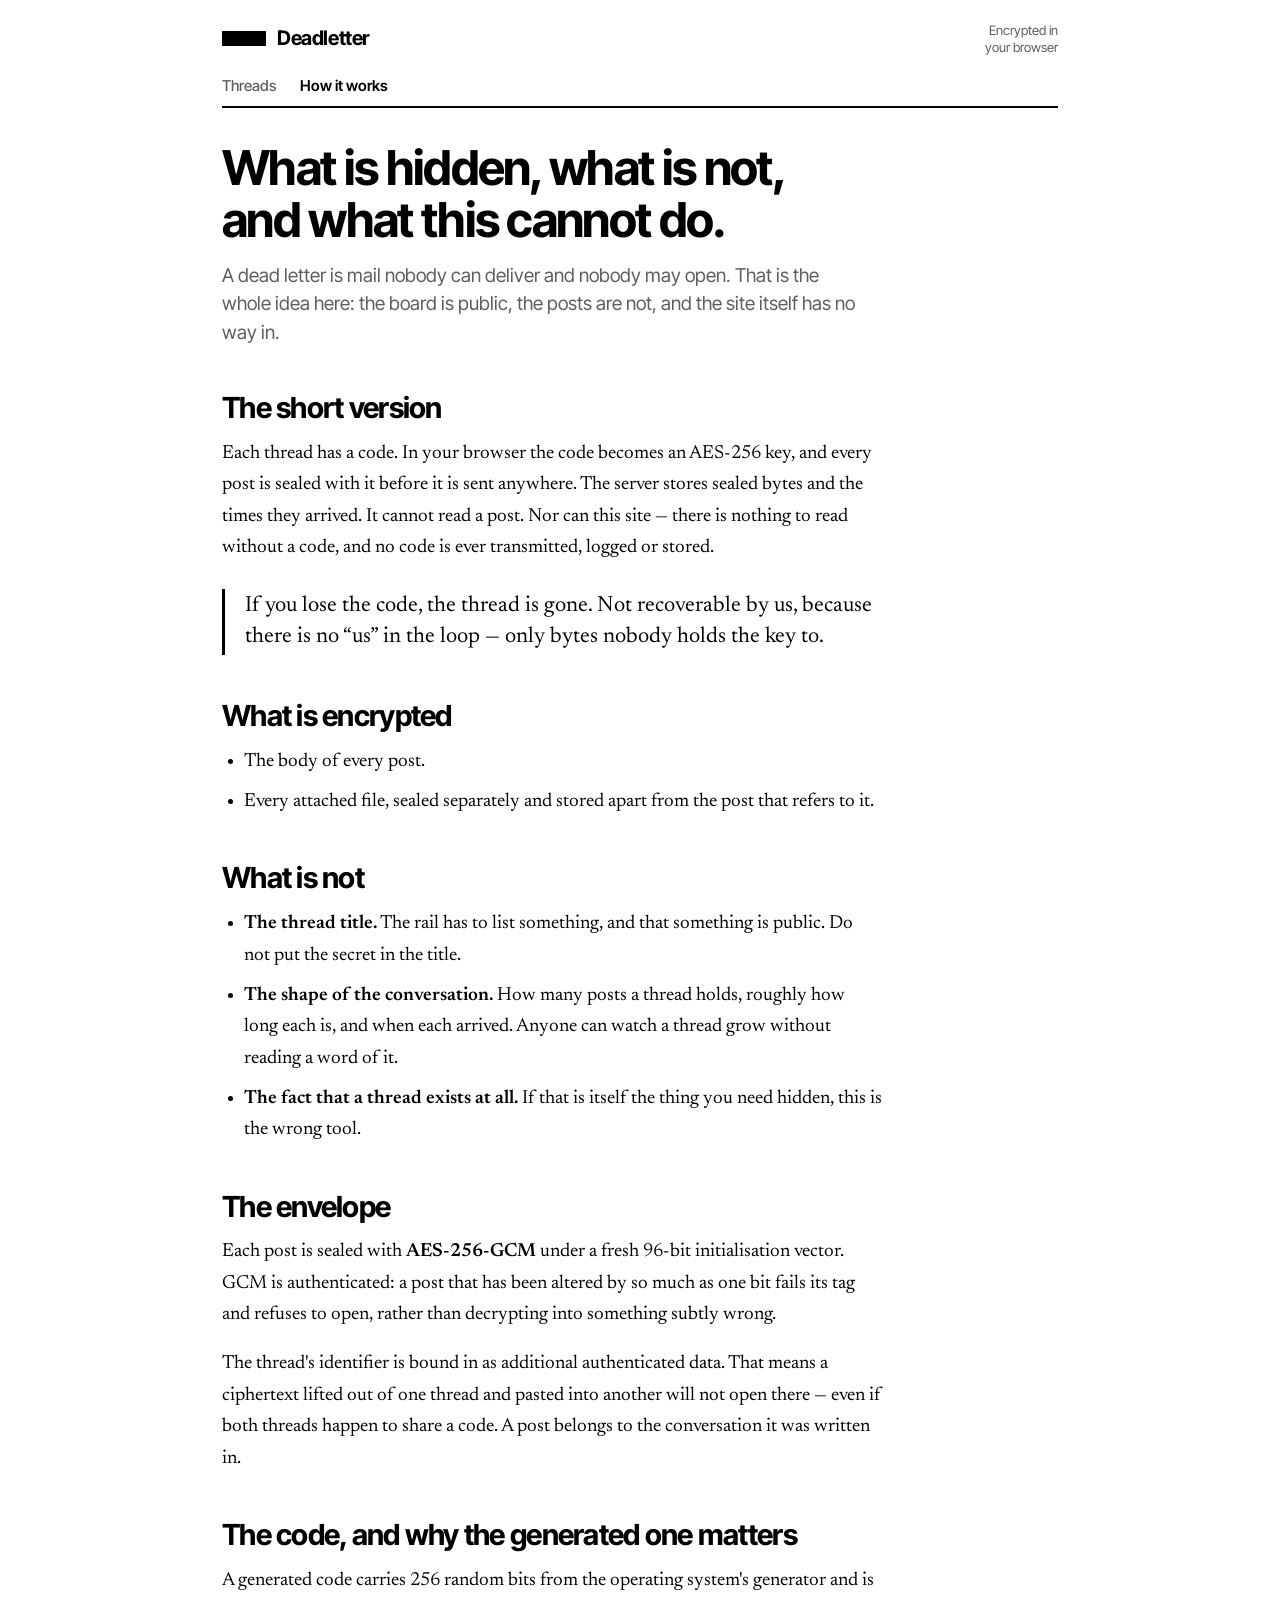
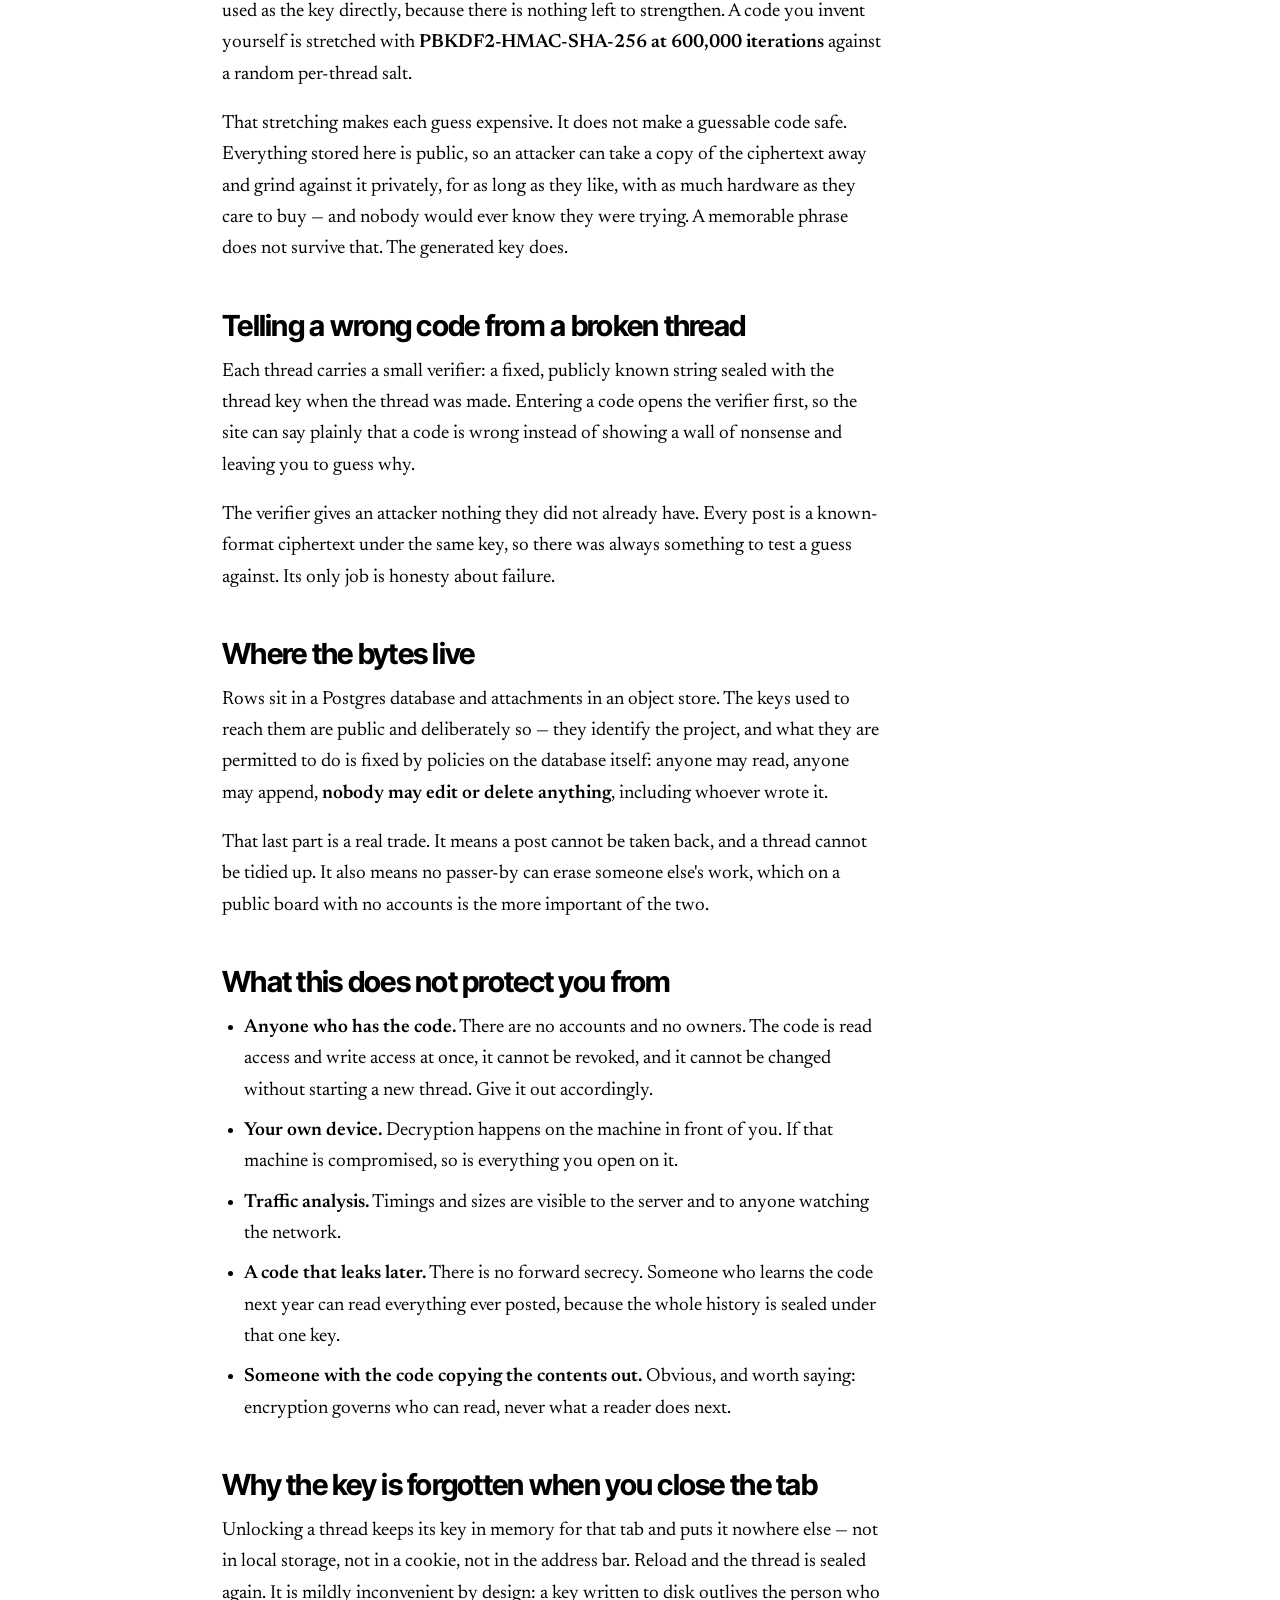
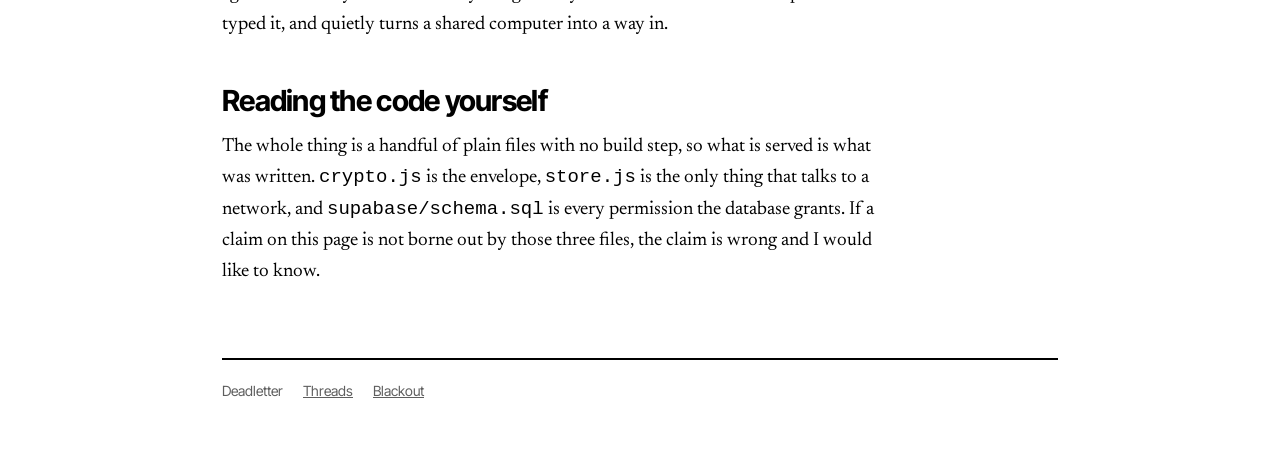
==== how-it-works.html @ 15d6c0dd "Deadletter: encrypted public threads A public board where the contents are not public. Threads are l" ====
<!DOCTYPE html><html lang="en"><head><meta charset="utf-8"><meta name="viewport" content="width=device-width, initial-scale=1"><title>How it works — Deadletter</title><meta name="description" content="What Deadletter encrypts, what it leaves in the open, and what it does not protect you from. The full design of the per-thread code, the envelope, and the storage."><link rel="icon" href="favicon.svg" type="image/svg+xml"><link rel="preconnect" href="https://fonts.googleapis.com"><link rel="preconnect" href="https://fonts.gstatic.com" crossorigin><link href="https://fonts.googleapis.com/css2?family=Inter+Tight:wght@400;500;600;700&family=Newsreader:opsz,wght@6..72,400;6..72,500&display=swap" rel="stylesheet"><link rel="stylesheet" href="style.css"></head><body><div class="wrap">

<header class="masthead"><a class="brand" href="index.html"><span class="bar" aria-hidden="true"></span><b>Deadletter</b><span>Encrypted in<br>your browser</span></a><nav><a href="index.html">Threads</a><a href="how-it-works.html" aria-current="page">How it works</a></nav></header>

<h1>What is hidden, what is not, and what this cannot do.</h1>
<p class="standfirst">A dead letter is mail nobody can deliver and nobody may open. That is the whole idea here: the board is public, the posts are not, and the site itself has no way in.</p>

<article>

<h2>The short version</h2>
<p>Each thread has a code. In your browser the code becomes an AES-256 key, and every post is sealed with it before it is sent anywhere. The server stores sealed bytes and the times they arrived. It cannot read a post. Nor can this site — there is nothing to read without a code, and no code is ever transmitted, logged or stored.</p>

<p class="pullquote">If you lose the code, the thread is gone. Not recoverable by us, because there is no “us” in the loop — only bytes nobody holds the key to.</p>

<h2>What is encrypted</h2>
<ul>
  <li>The body of every post.</li>
  <li>Every attached file, sealed separately and stored apart from the post that refers to it.</li>
</ul>

<h2>What is not</h2>
<ul>
  <li><strong>The thread title.</strong> The rail has to list something, and that something is public. Do not put the secret in the title.</li>
  <li><strong>The shape of the conversation.</strong> How many posts a thread holds, roughly how long each is, and when each arrived. Anyone can watch a thread grow without reading a word of it.</li>
  <li><strong>The fact that a thread exists at all.</strong> If that is itself the thing you need hidden, this is the wrong tool.</li>
</ul>

<h2>The envelope</h2>
<p>Each post is sealed with <strong>AES-256-GCM</strong> under a fresh 96-bit initialisation vector. GCM is authenticated: a post that has been altered by so much as one bit fails its tag and refuses to open, rather than decrypting into something subtly wrong.</p>
<p>The thread's identifier is bound in as additional authenticated data. That means a ciphertext lifted out of one thread and pasted into another will not open there — even if both threads happen to share a code. A post belongs to the conversation it was written in.</p>

<h2>The code, and why the generated one matters</h2>
<p>A generated code carries 256 random bits from the operating system's generator and is used as the key directly, because there is nothing left to strengthen. A code you invent yourself is stretched with <strong>PBKDF2-HMAC-SHA-256 at 600,000 iterations</strong> against a random per-thread salt.</p>
<p>That stretching makes each guess expensive. It does not make a guessable code safe. Everything stored here is public, so an attacker can take a copy of the ciphertext away and grind against it privately, for as long as they like, with as much hardware as they care to buy — and nobody would ever know they were trying. A memorable phrase does not survive that. The generated key does.</p>

<h2>Telling a wrong code from a broken thread</h2>
<p>Each thread carries a small verifier: a fixed, publicly known string sealed with the thread key when the thread was made. Entering a code opens the verifier first, so the site can say plainly that a code is wrong instead of showing a wall of nonsense and leaving you to guess why.</p>
<p>The verifier gives an attacker nothing they did not already have. Every post is a known-format ciphertext under the same key, so there was always something to test a guess against. Its only job is honesty about failure.</p>

<h2>Where the bytes live</h2>
<p>Rows sit in a Postgres database and attachments in an object store. The keys used to reach them are public and deliberately so — they identify the project, and what they are permitted to do is fixed by policies on the database itself: anyone may read, anyone may append, <strong>nobody may edit or delete anything</strong>, including whoever wrote it.</p>
<p>That last part is a real trade. It means a post cannot be taken back, and a thread cannot be tidied up. It also means no passer-by can erase someone else's work, which on a public board with no accounts is the more important of the two.</p>

<h2>What this does not protect you from</h2>
<ul>
  <li><strong>Anyone who has the code.</strong> There are no accounts and no owners. The code is read access and write access at once, it cannot be revoked, and it cannot be changed without starting a new thread. Give it out accordingly.</li>
  <li><strong>Your own device.</strong> Decryption happens on the machine in front of you. If that machine is compromised, so is everything you open on it.</li>
  <li><strong>Traffic analysis.</strong> Timings and sizes are visible to the server and to anyone watching the network.</li>
  <li><strong>A code that leaks later.</strong> There is no forward secrecy. Someone who learns the code next year can read everything ever posted, because the whole history is sealed under that one key.</li>
  <li><strong>Someone with the code copying the contents out.</strong> Obvious, and worth saying: encryption governs who can read, never what a reader does next.</li>
</ul>

<h2>Why the key is forgotten when you close the tab</h2>
<p>Unlocking a thread keeps its key in memory for that tab and puts it nowhere else — not in local storage, not in a cookie, not in the address bar. Reload and the thread is sealed again. It is mildly inconvenient by design: a key written to disk outlives the person who typed it, and quietly turns a shared computer into a way in.</p>

<h2>Reading the code yourself</h2>
<p>The whole thing is a handful of plain files with no build step, so what is served is what was written. <code>crypto.js</code> is the envelope, <code>store.js</code> is the only thing that talks to a network, and <code>supabase/schema.sql</code> is every permission the database grants. If a claim on this page is not borne out by those three files, the claim is wrong and I would like to know.</p>

</article>

<footer><span>Deadletter</span><a href="index.html">Threads</a><a href="https://dec3ptor.github.io/Redacted/">Blackout</a></footer>
</div>
</body></html>
---- style.css ----
/* ============================================================
   Deadletter — shared styles
   Monochrome. Inter Tight for interface, Newsreader for prose.
   The same system as Blackout, so the two sites read as siblings.
   ============================================================ */

:root{
  --paper:#FFFFFF;
  --ink:#000000;
  --g70:#5E5E5E;
  --g50:#8A8A8A;
  --g25:#CFCFCF;
  --g12:#E6E6E6;
  --g06:#F4F4F4;
  --sans:'Inter Tight',-apple-system,BlinkMacSystemFont,'Segoe UI',Helvetica,Arial,sans-serif;
  --serif:'Newsreader',Georgia,'Times New Roman',serif;
  --mono:ui-monospace,SFMono-Regular,Menlo,Consolas,monospace;
  --measure:66ch;
}

*{box-sizing:border-box}
/* A class that sets display outranks the browser's own [hidden] rule, so any
   element toggled with .hidden = true stays on screen. Settle it once here
   rather than remembering a guard on every new component. */
[hidden]{display:none!important}
html{-webkit-text-size-adjust:100%}
body{
  margin:0;
  background:var(--paper);
  color:var(--ink);
  font-family:var(--sans);
  font-size:17px;
  line-height:1.55;
}
img{max-width:100%}

.wrap{max-width:880px;margin:0 auto;padding:0 22px}
.wrap.wide{max-width:1240px}

/* Visually hidden, still read aloud. Labels that would only repeat what the
   control already says out loud belong here rather than on screen. */
.vh{position:absolute;width:1px;height:1px;overflow:hidden;clip:rect(0 0 0 0);white-space:nowrap}

/* ---------- focus ---------- */
:focus-visible{outline:2px solid var(--ink);outline-offset:3px}

/* ---------- masthead + nav ---------- */
.masthead{padding:22px 0 0}
.brand{display:flex;align-items:center;gap:11px;text-decoration:none;color:var(--ink)}
.brand .bar{width:44px;height:15px;background:var(--ink);display:block;flex:none}
.brand b{font-size:20px;font-weight:700;letter-spacing:-.02em}
.brand>span:last-of-type{font-size:13px;color:var(--g70);margin-left:auto;text-align:right;line-height:1.3}

nav{
  display:flex;gap:24px;flex-wrap:wrap;
  margin-top:18px;padding-bottom:10px;
  border-bottom:2px solid var(--ink);
}
nav a{
  font-size:15px;font-weight:500;color:var(--g70);
  text-decoration:none;padding-bottom:9px;margin-bottom:-12px;
  border-bottom:2px solid transparent;
}
nav a:hover{color:var(--ink)}
nav a[aria-current="page"]{color:var(--ink);font-weight:600;border-bottom-color:var(--ink)}

/* ---------- headings ---------- */
h1{
  font-size:clamp(31px,6.4vw,48px);
  line-height:1.08;letter-spacing:-.035em;font-weight:700;
  margin:34px 0 16px;max-width:19ch;
}
h2{font-size:clamp(22px,4vw,29px);line-height:1.2;letter-spacing:-.025em;font-weight:700;margin:44px 0 12px}
h3{font-size:19px;line-height:1.3;letter-spacing:-.015em;font-weight:600;margin:30px 0 8px}
.standfirst{font-size:19px;line-height:1.5;color:var(--g70);max-width:58ch;margin:0 0 30px}

/* ---------- prose ---------- */
article{max-width:var(--measure)}
article p,article li{font-family:var(--serif);font-size:19px;line-height:1.65}
article p{margin:0 0 18px}
article ul,article ol{padding-left:22px;margin:0 0 20px}
article li{margin-bottom:9px}
article a{color:var(--ink);text-decoration-thickness:1px;text-underline-offset:3px}
article strong{font-weight:600}

.pullquote{
  border-left:3px solid var(--ink);
  padding:2px 0 2px 20px;margin:26px 0;
  font-family:var(--serif);font-size:22px;line-height:1.4;
}
.caselist{list-style:none;padding:0;margin:26px 0}
.caselist li{
  border-top:1px solid var(--g25);padding:20px 0;margin:0;
  font-family:var(--sans);font-size:17px;line-height:1.55;
}
.caselist li:last-child{border-bottom:1px solid var(--g25)}
.caselist .year{
  font-family:var(--mono);font-size:13px;color:var(--g70);
  display:block;margin-bottom:3px;
}
.caselist .case{font-weight:600;display:block;margin-bottom:5px;font-size:18px}
.caselist p{font-family:var(--serif);font-size:17px;margin:0;color:var(--g70)}

/* ---------- generic controls ---------- */
button{font-family:var(--sans)}
.btn{
  font-size:15px;font-weight:600;line-height:1;
  padding:11px 16px;border:1.5px solid var(--ink);
  background:var(--paper);color:var(--ink);cursor:pointer;
  border-radius:0;white-space:nowrap;
}
.btn:hover:not(:disabled){background:var(--ink);color:var(--paper)}
.btn:disabled{opacity:.3;cursor:default}
.btn.solid{background:var(--ink);color:var(--paper)}
.btn.solid:hover:not(:disabled){background:var(--g70);border-color:var(--g70)}
.btn.small{font-size:13px;padding:8px 12px;border-width:1px}

/* ---------- dropzone ---------- */
.drop{
  border:2px dashed var(--ink);
  padding:52px 24px;text-align:center;cursor:pointer;
  margin:0 0 14px;background:var(--paper);
}
.drop:hover,.drop.hot{background:var(--g06)}
.drop.hot{border-style:solid}
.drop strong{display:block;font-size:21px;font-weight:600;letter-spacing:-.02em;margin-bottom:5px}
.drop span{display:block;font-size:15px;color:var(--g70)}

.assurance{
  border:1px solid var(--ink);padding:14px 16px;
  font-size:15px;line-height:1.5;margin:0 0 40px;max-width:var(--measure);
}
.assurance b{font-weight:600}

.note{font-size:15px;color:var(--g70);max-width:var(--measure)}
#status{font-family:var(--mono);font-size:14px;margin:16px 0;min-height:1.2em}

/* ---------- footer ---------- */
footer{
  border-top:2px solid var(--ink);margin-top:70px;padding:20px 0 60px;
  font-size:14px;color:var(--g70);
  display:flex;gap:20px;flex-wrap:wrap;
}
footer a{color:var(--g70)}

@media(max-width:640px){
  body{font-size:16px}
  article p,article li{font-size:18px}
  .drop{padding:38px 18px}
  nav{gap:18px}
  nav a{font-size:14px}
}
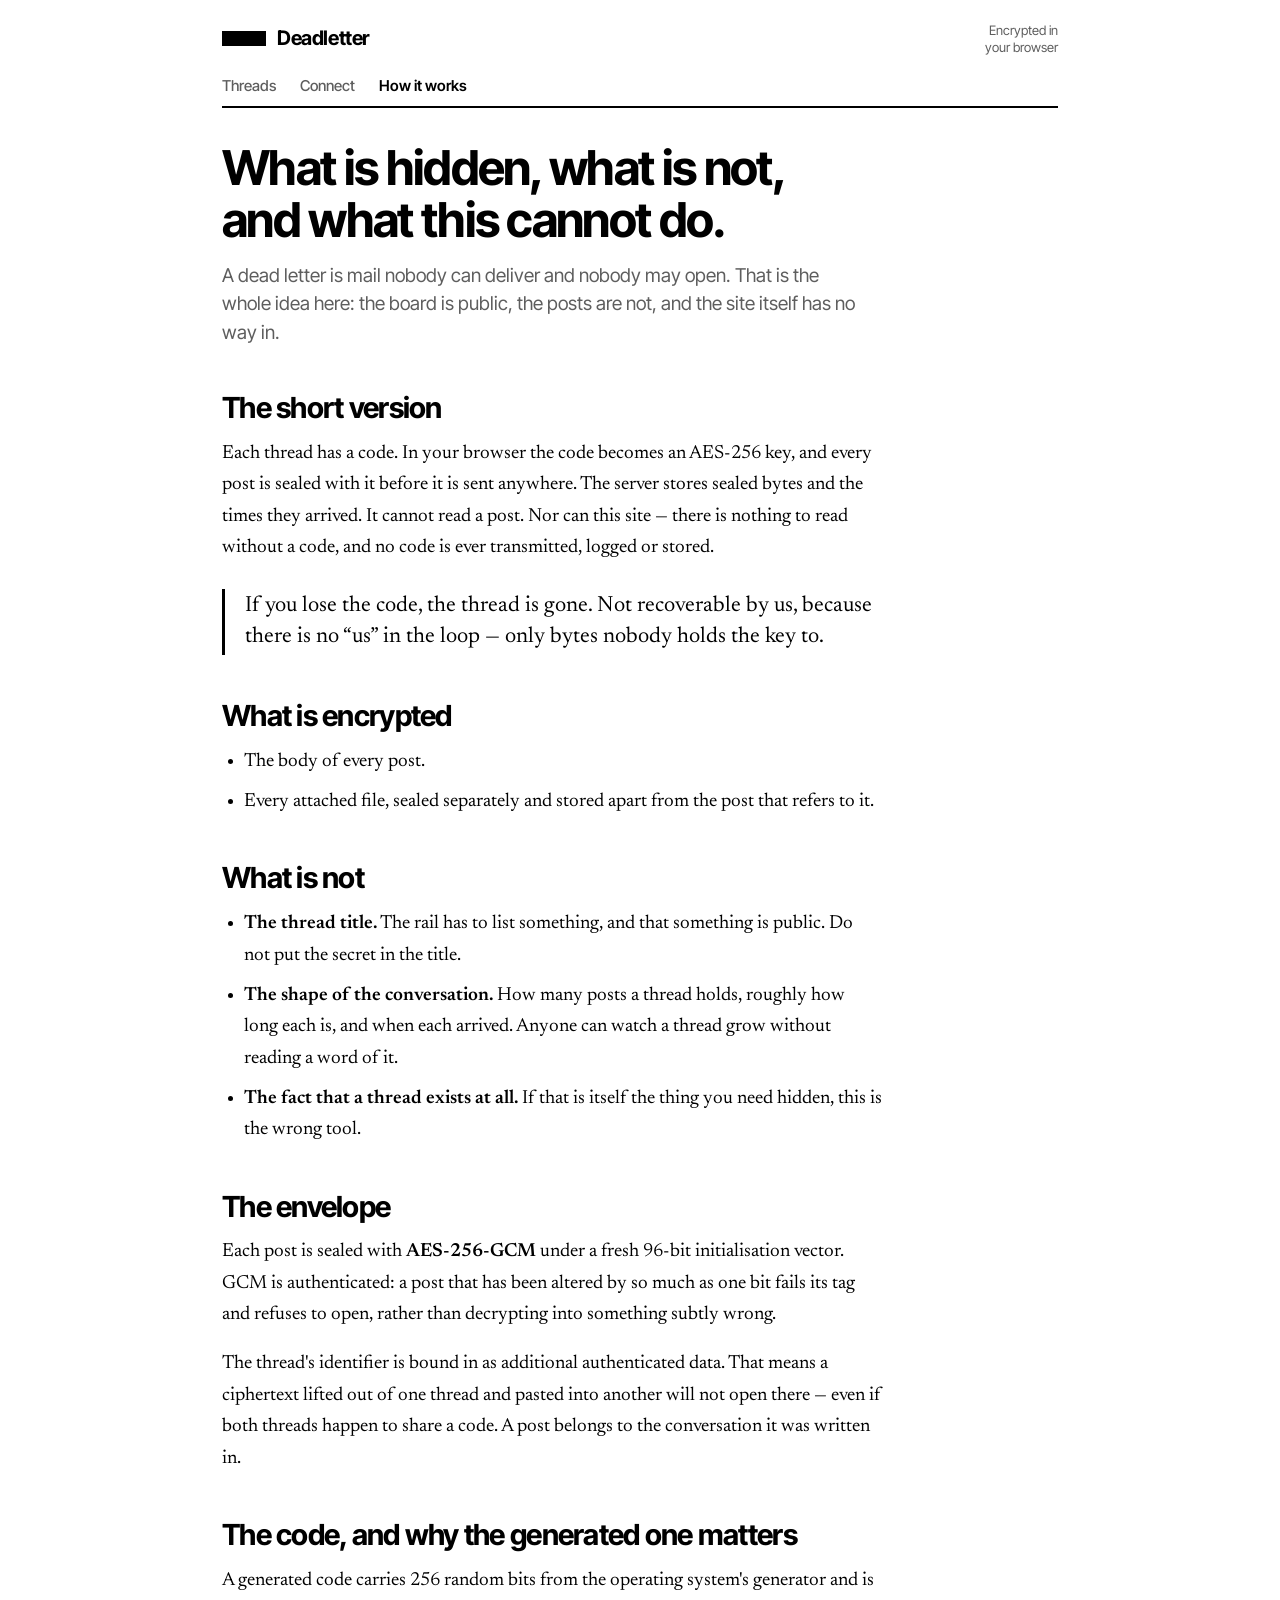
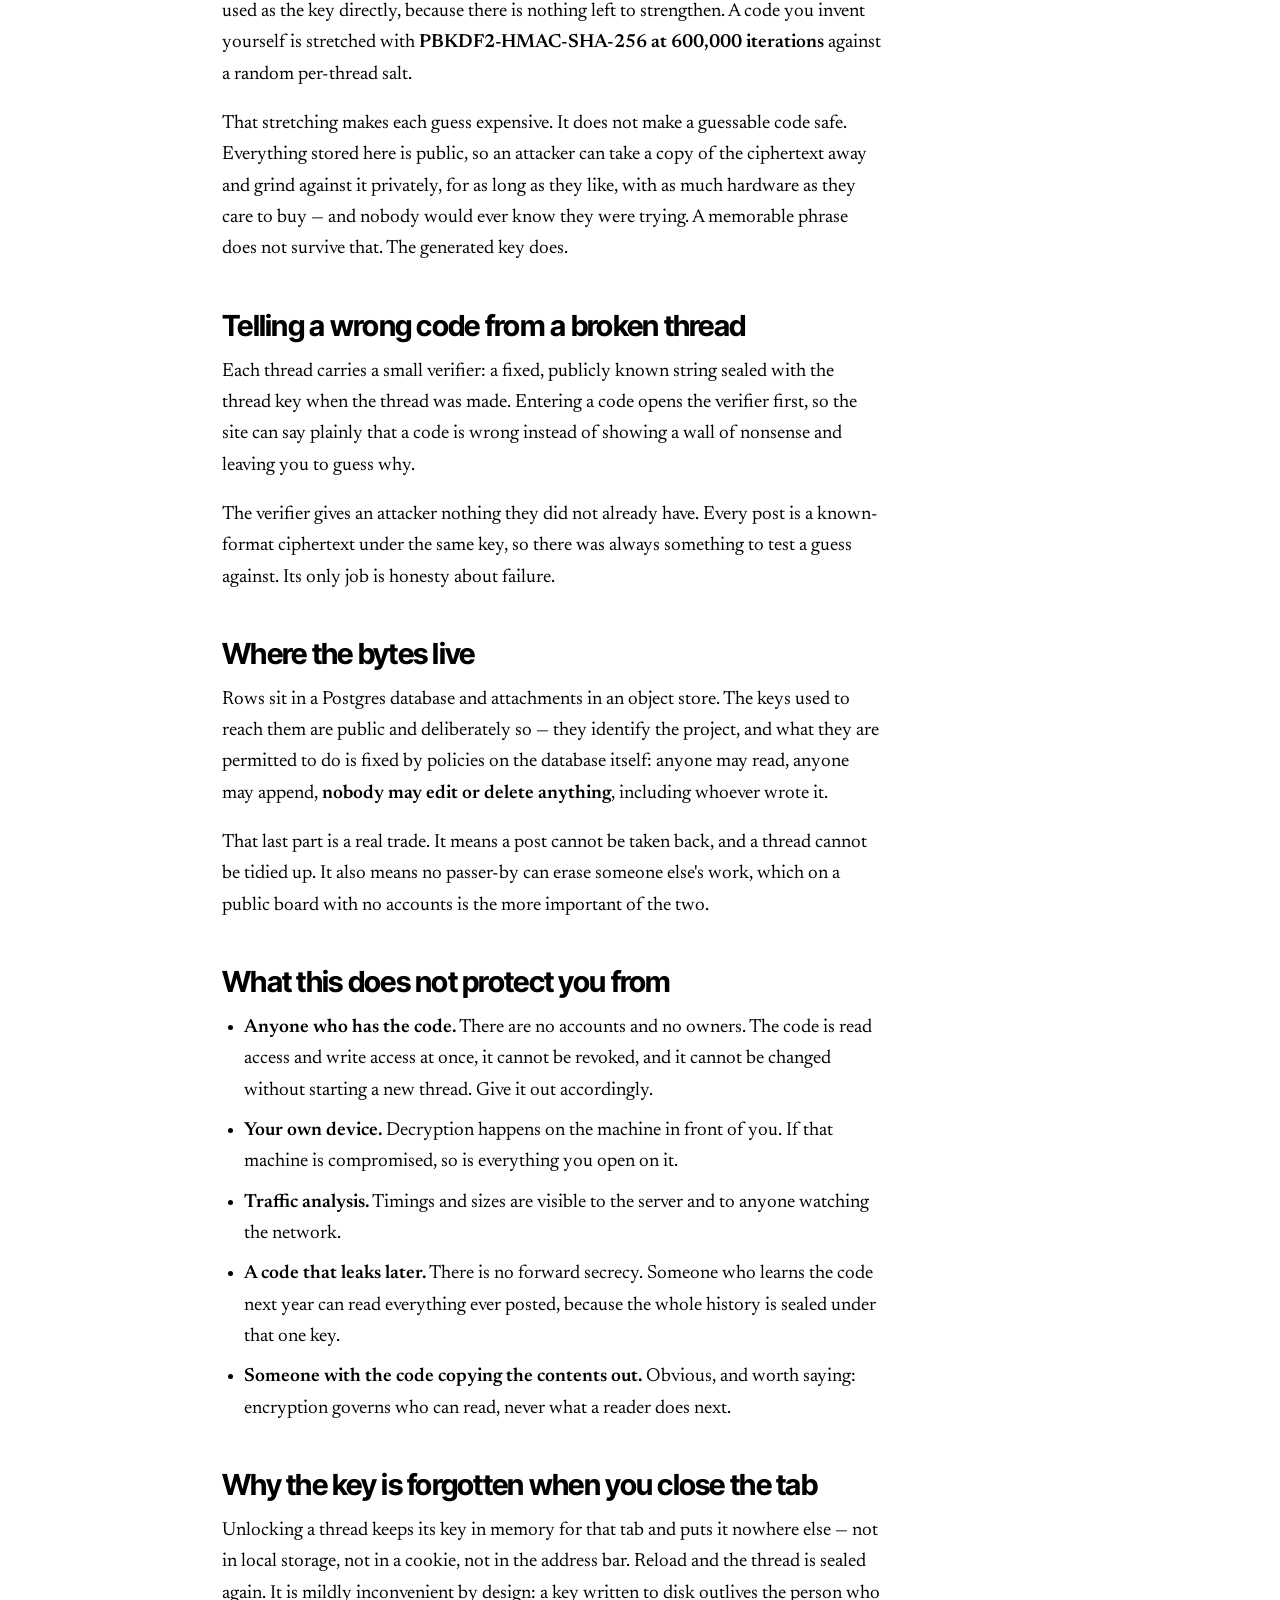
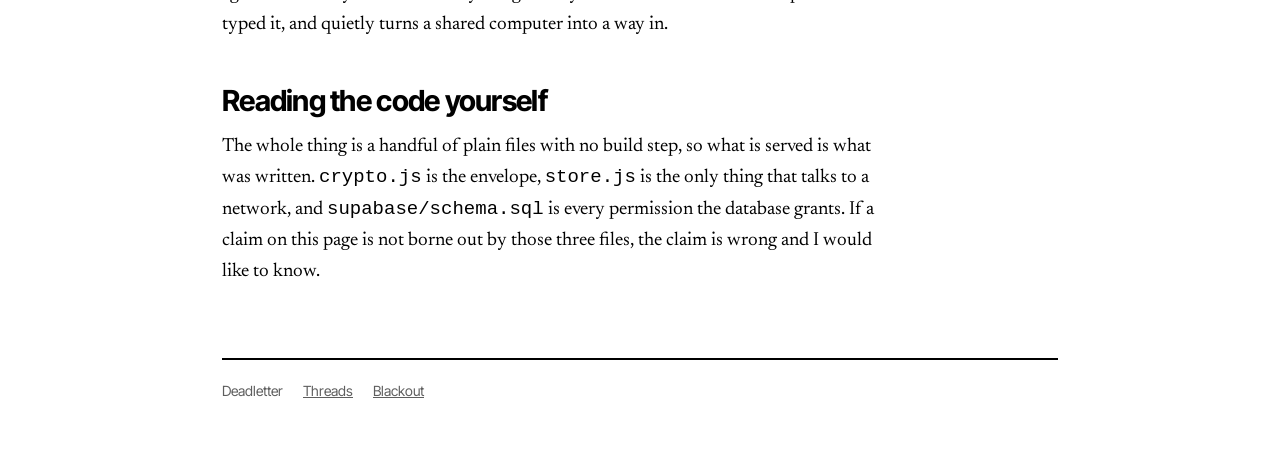
==== commit bde5c04e: "Add a setup page that checks a project instead of describing one Connecting a backend was the one st" ====
--- a/how-it-works.html
+++ b/how-it-works.html
@@ -1,6 +1,6 @@
 <!DOCTYPE html><html lang="en"><head><meta charset="utf-8"><meta name="viewport" content="width=device-width, initial-scale=1"><title>How it works — Deadletter</title><meta name="description" content="What Deadletter encrypts, what it leaves in the open, and what it does not protect you from. The full design of the per-thread code, the envelope, and the storage."><link rel="icon" href="favicon.svg" type="image/svg+xml"><link rel="preconnect" href="https://fonts.googleapis.com"><link rel="preconnect" href="https://fonts.gstatic.com" crossorigin><link href="https://fonts.googleapis.com/css2?family=Inter+Tight:wght@400;500;600;700&family=Newsreader:opsz,wght@6..72,400;6..72,500&display=swap" rel="stylesheet"><link rel="stylesheet" href="style.css"></head><body><div class="wrap">
 
-<header class="masthead"><a class="brand" href="index.html"><span class="bar" aria-hidden="true"></span><b>Deadletter</b><span>Encrypted in<br>your browser</span></a><nav><a href="index.html">Threads</a><a href="how-it-works.html" aria-current="page">How it works</a></nav></header>
+<header class="masthead"><a class="brand" href="index.html"><span class="bar" aria-hidden="true"></span><b>Deadletter</b><span>Encrypted in<br>your browser</span></a><nav><a href="index.html">Threads</a><a href="setup.html">Connect</a><a href="how-it-works.html" aria-current="page">How it works</a></nav></header>
 
 <h1>What is hidden, what is not, and what this cannot do.</h1>
 <p class="standfirst">A dead letter is mail nobody can deliver and nobody may open. That is the whole idea here: the board is public, the posts are not, and the site itself has no way in.</p>
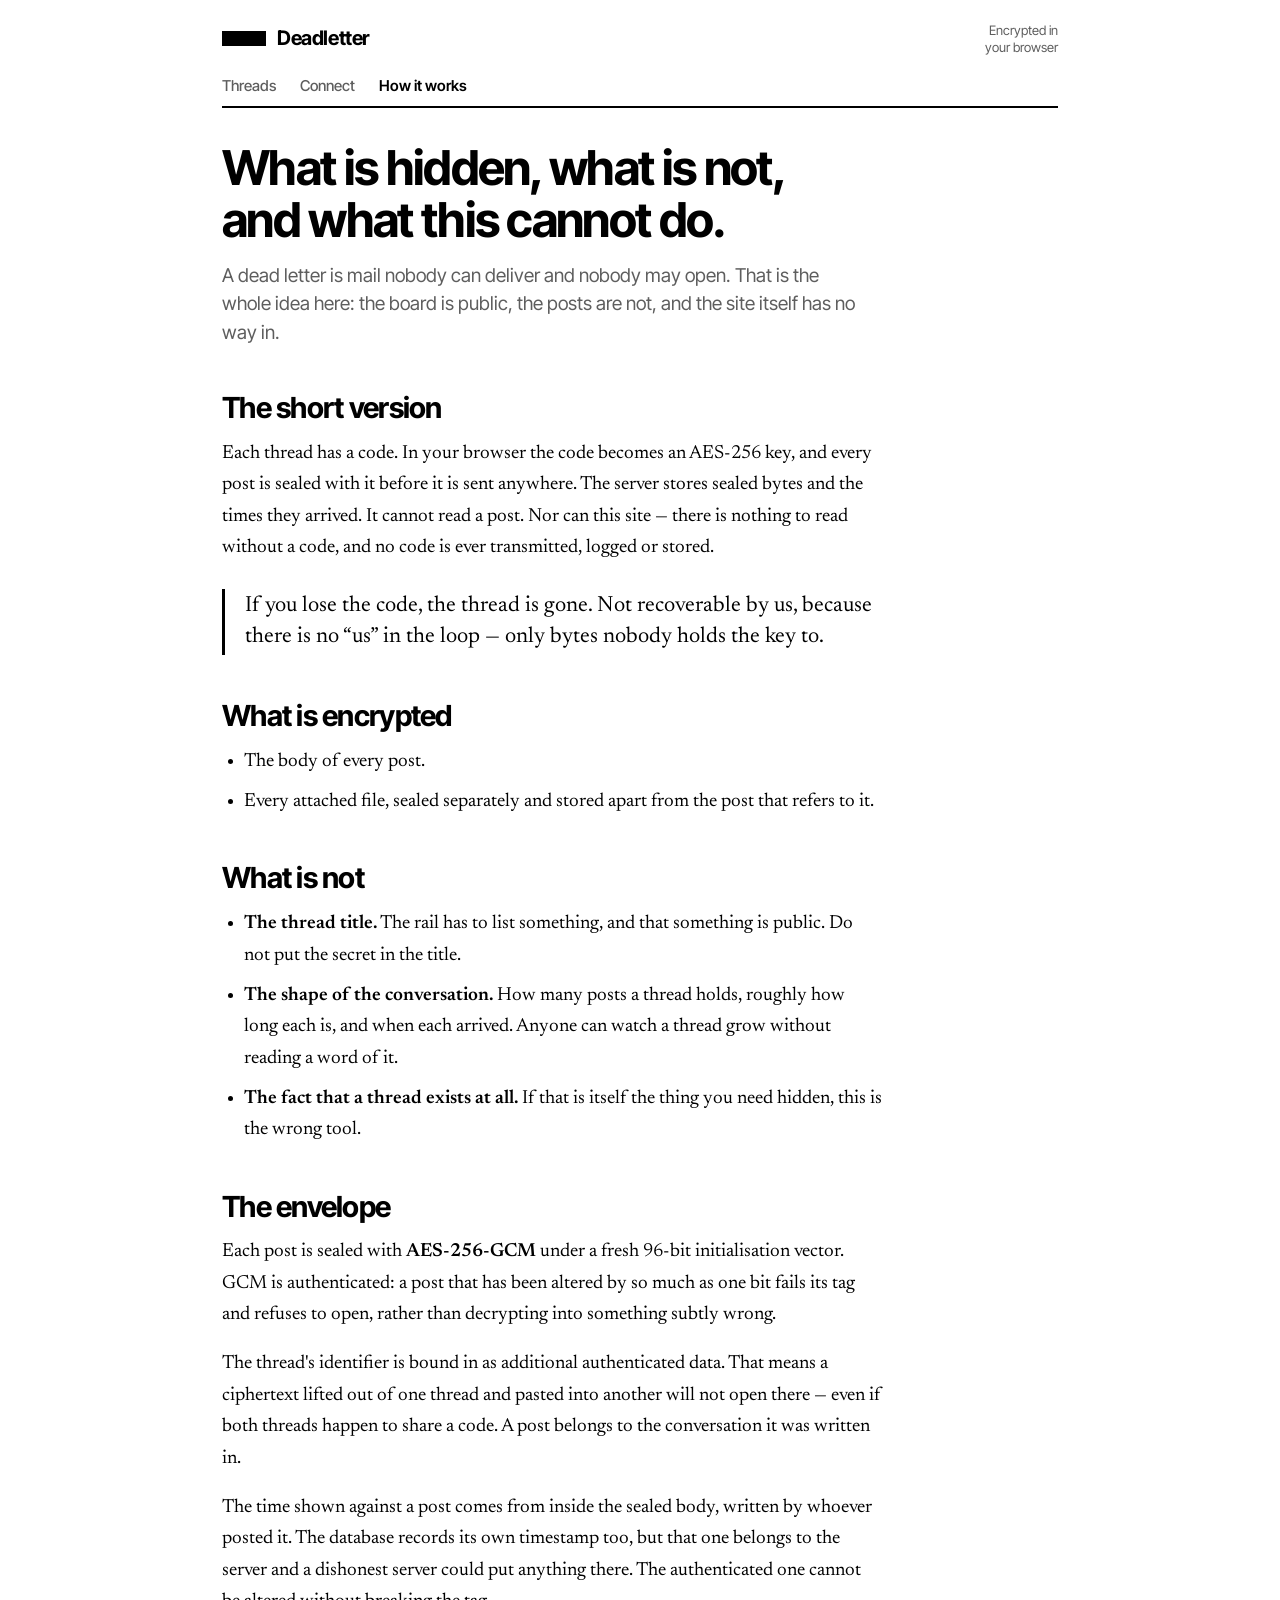
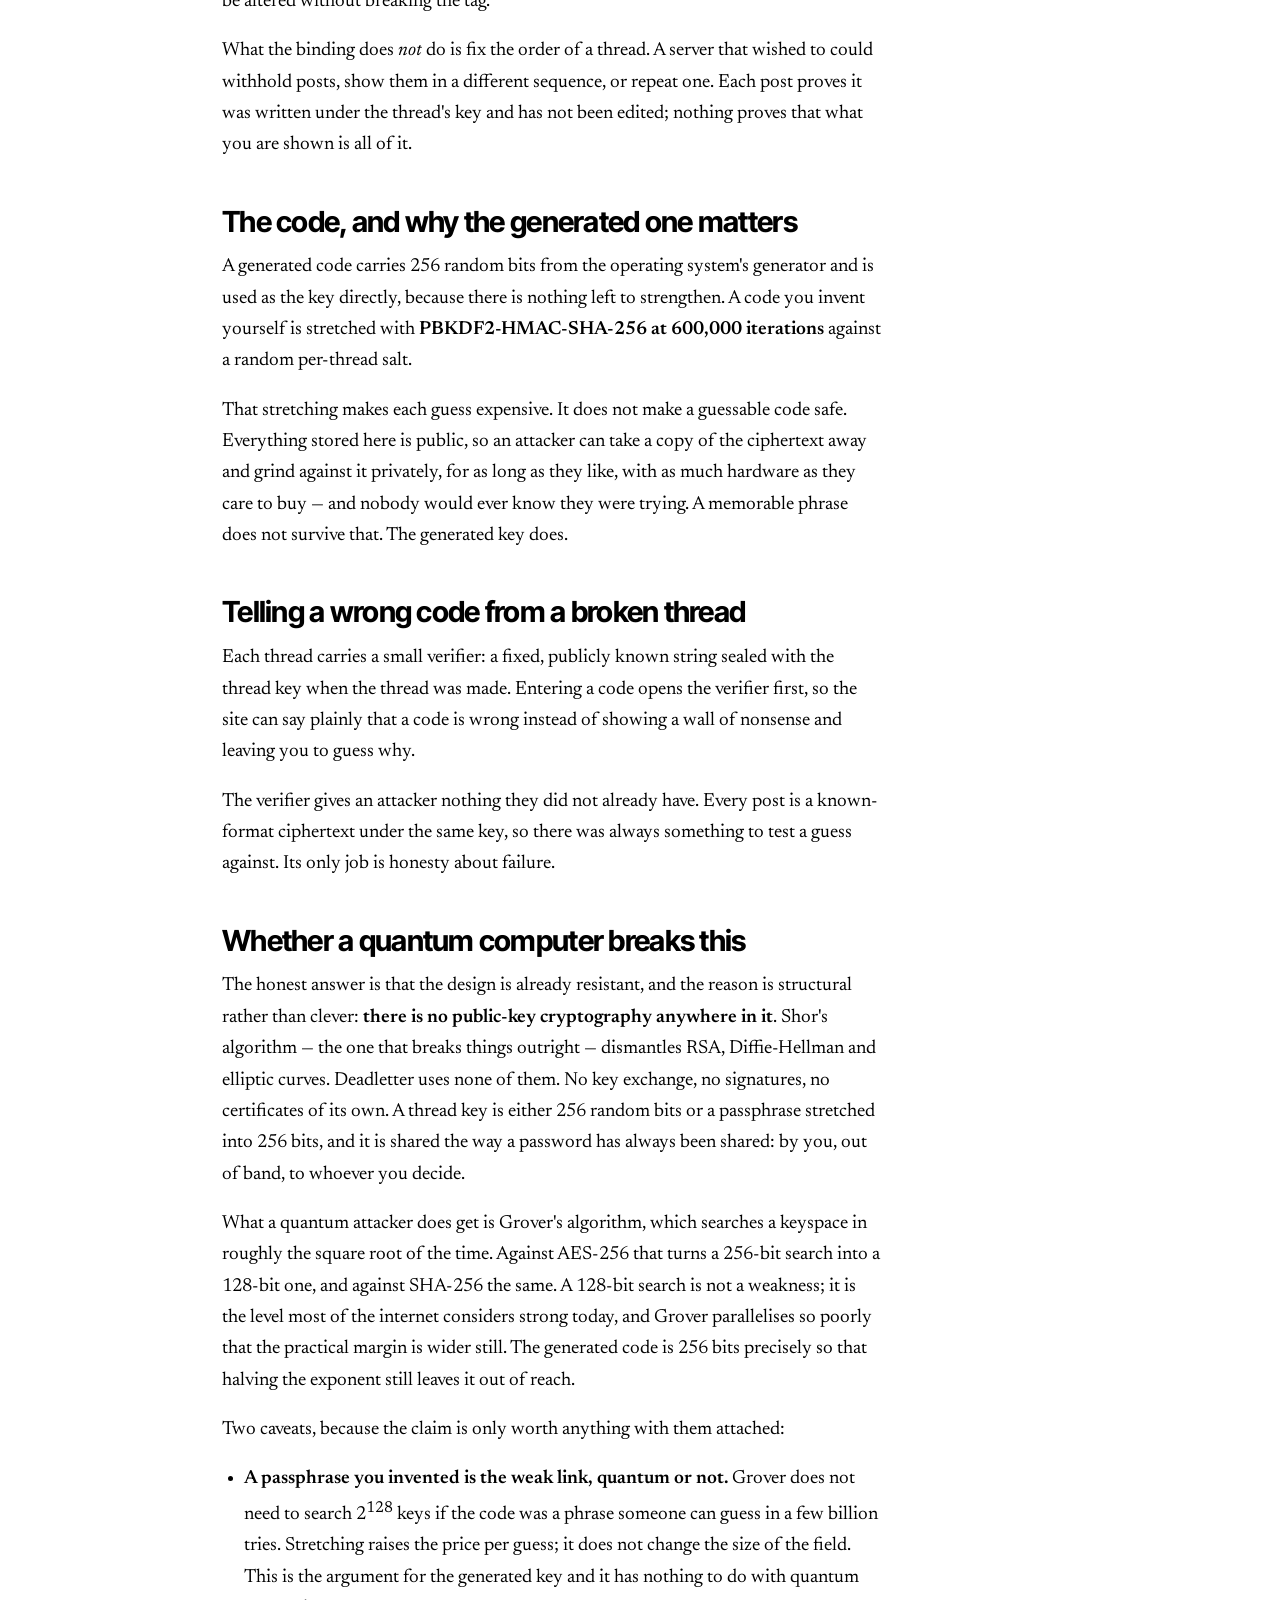
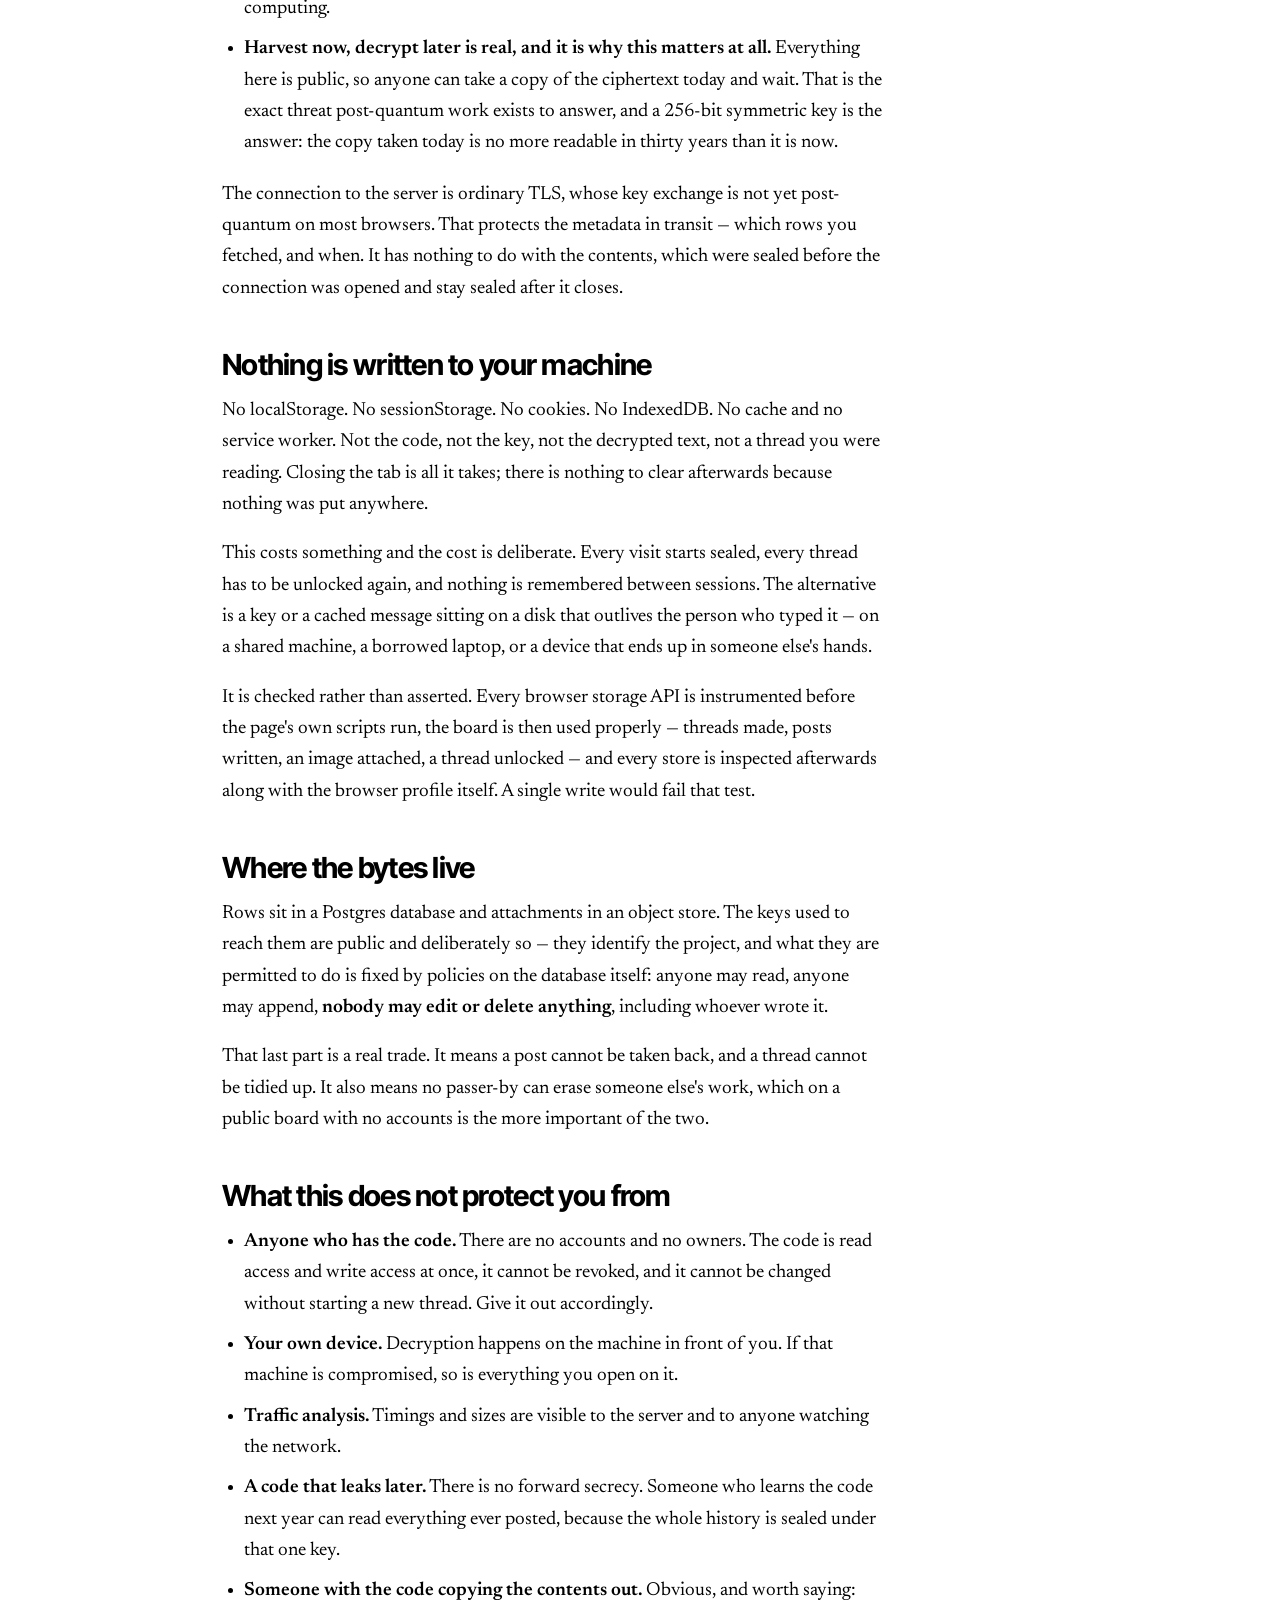
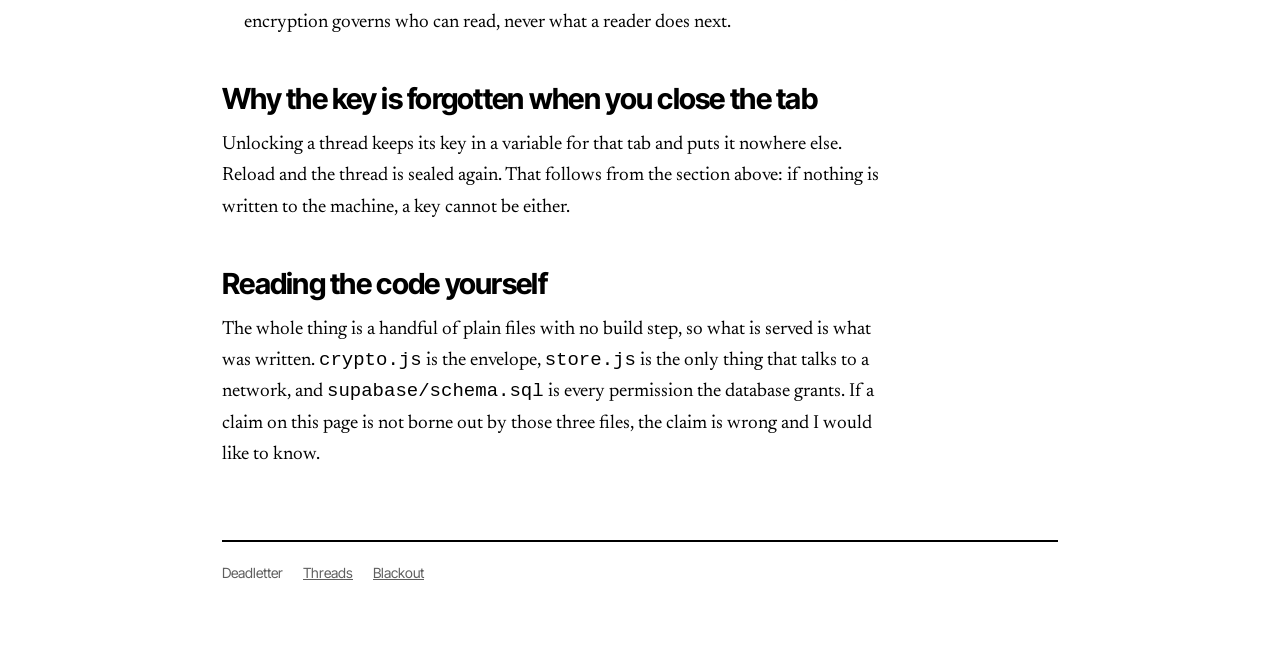
==== commit 1f6abde2: "Write nothing to the machine, and prove the envelope under load Three things asked of this: stress t" ====
--- a/how-it-works.html
+++ b/how-it-works.html
@@ -28,6 +28,8 @@
 <h2>The envelope</h2>
 <p>Each post is sealed with <strong>AES-256-GCM</strong> under a fresh 96-bit initialisation vector. GCM is authenticated: a post that has been altered by so much as one bit fails its tag and refuses to open, rather than decrypting into something subtly wrong.</p>
 <p>The thread's identifier is bound in as additional authenticated data. That means a ciphertext lifted out of one thread and pasted into another will not open there — even if both threads happen to share a code. A post belongs to the conversation it was written in.</p>
+<p>The time shown against a post comes from inside the sealed body, written by whoever posted it. The database records its own timestamp too, but that one belongs to the server and a dishonest server could put anything there. The authenticated one cannot be altered without breaking the tag.</p>
+<p>What the binding does <em>not</em> do is fix the order of a thread. A server that wished to could withhold posts, show them in a different sequence, or repeat one. Each post proves it was written under the thread's key and has not been edited; nothing proves that what you are shown is all of it.</p>
 
 <h2>The code, and why the generated one matters</h2>
 <p>A generated code carries 256 random bits from the operating system's generator and is used as the key directly, because there is nothing left to strengthen. A code you invent yourself is stretched with <strong>PBKDF2-HMAC-SHA-256 at 600,000 iterations</strong> against a random per-thread salt.</p>
@@ -36,6 +38,21 @@
 <h2>Telling a wrong code from a broken thread</h2>
 <p>Each thread carries a small verifier: a fixed, publicly known string sealed with the thread key when the thread was made. Entering a code opens the verifier first, so the site can say plainly that a code is wrong instead of showing a wall of nonsense and leaving you to guess why.</p>
 <p>The verifier gives an attacker nothing they did not already have. Every post is a known-format ciphertext under the same key, so there was always something to test a guess against. Its only job is honesty about failure.</p>
+
+<h2>Whether a quantum computer breaks this</h2>
+<p>The honest answer is that the design is already resistant, and the reason is structural rather than clever: <strong>there is no public-key cryptography anywhere in it</strong>. Shor's algorithm — the one that breaks things outright — dismantles RSA, Diffie-Hellman and elliptic curves. Deadletter uses none of them. No key exchange, no signatures, no certificates of its own. A thread key is either 256 random bits or a passphrase stretched into 256 bits, and it is shared the way a password has always been shared: by you, out of band, to whoever you decide.</p>
+<p>What a quantum attacker does get is Grover's algorithm, which searches a keyspace in roughly the square root of the time. Against AES-256 that turns a 256-bit search into a 128-bit one, and against SHA-256 the same. A 128-bit search is not a weakness; it is the level most of the internet considers strong today, and Grover parallelises so poorly that the practical margin is wider still. The generated code is 256 bits precisely so that halving the exponent still leaves it out of reach.</p>
+<p>Two caveats, because the claim is only worth anything with them attached:</p>
+<ul>
+  <li><strong>A passphrase you invented is the weak link, quantum or not.</strong> Grover does not need to search 2<sup>128</sup> keys if the code was a phrase someone can guess in a few billion tries. Stretching raises the price per guess; it does not change the size of the field. This is the argument for the generated key and it has nothing to do with quantum computing.</li>
+  <li><strong>Harvest now, decrypt later is real, and it is why this matters at all.</strong> Everything here is public, so anyone can take a copy of the ciphertext today and wait. That is the exact threat post-quantum work exists to answer, and a 256-bit symmetric key is the answer: the copy taken today is no more readable in thirty years than it is now.</li>
+</ul>
+<p>The connection to the server is ordinary TLS, whose key exchange is not yet post-quantum on most browsers. That protects the metadata in transit — which rows you fetched, and when. It has nothing to do with the contents, which were sealed before the connection was opened and stay sealed after it closes.</p>
+
+<h2>Nothing is written to your machine</h2>
+<p>No localStorage. No sessionStorage. No cookies. No IndexedDB. No cache and no service worker. Not the code, not the key, not the decrypted text, not a thread you were reading. Closing the tab is all it takes; there is nothing to clear afterwards because nothing was put anywhere.</p>
+<p>This costs something and the cost is deliberate. Every visit starts sealed, every thread has to be unlocked again, and nothing is remembered between sessions. The alternative is a key or a cached message sitting on a disk that outlives the person who typed it — on a shared machine, a borrowed laptop, or a device that ends up in someone else's hands.</p>
+<p>It is checked rather than asserted. Every browser storage API is instrumented before the page's own scripts run, the board is then used properly — threads made, posts written, an image attached, a thread unlocked — and every store is inspected afterwards along with the browser profile itself. A single write would fail that test.</p>
 
 <h2>Where the bytes live</h2>
 <p>Rows sit in a Postgres database and attachments in an object store. The keys used to reach them are public and deliberately so — they identify the project, and what they are permitted to do is fixed by policies on the database itself: anyone may read, anyone may append, <strong>nobody may edit or delete anything</strong>, including whoever wrote it.</p>
@@ -51,7 +68,7 @@
 </ul>
 
 <h2>Why the key is forgotten when you close the tab</h2>
-<p>Unlocking a thread keeps its key in memory for that tab and puts it nowhere else — not in local storage, not in a cookie, not in the address bar. Reload and the thread is sealed again. It is mildly inconvenient by design: a key written to disk outlives the person who typed it, and quietly turns a shared computer into a way in.</p>
+<p>Unlocking a thread keeps its key in a variable for that tab and puts it nowhere else. Reload and the thread is sealed again. That follows from the section above: if nothing is written to the machine, a key cannot be either.</p>
 
 <h2>Reading the code yourself</h2>
 <p>The whole thing is a handful of plain files with no build step, so what is served is what was written. <code>crypto.js</code> is the envelope, <code>store.js</code> is the only thing that talks to a network, and <code>supabase/schema.sql</code> is every permission the database grants. If a claim on this page is not borne out by those three files, the claim is wrong and I would like to know.</p>
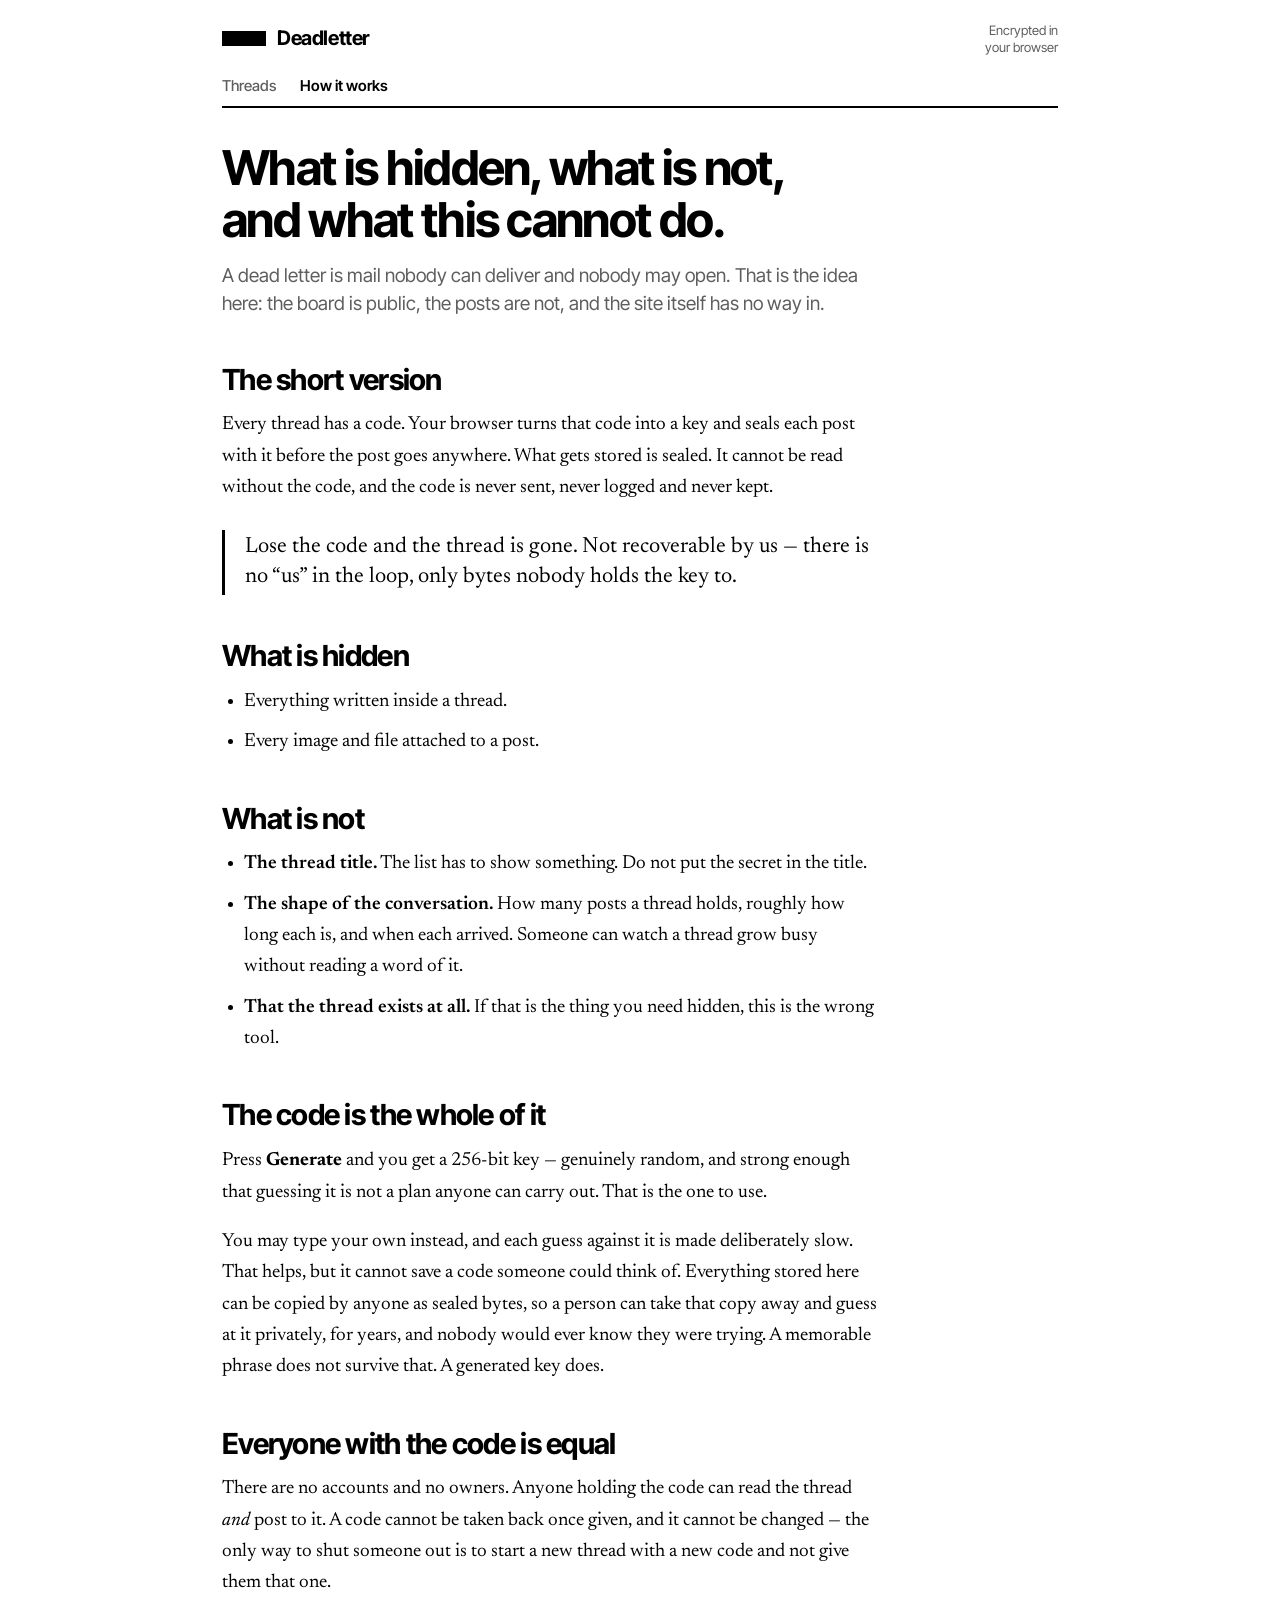
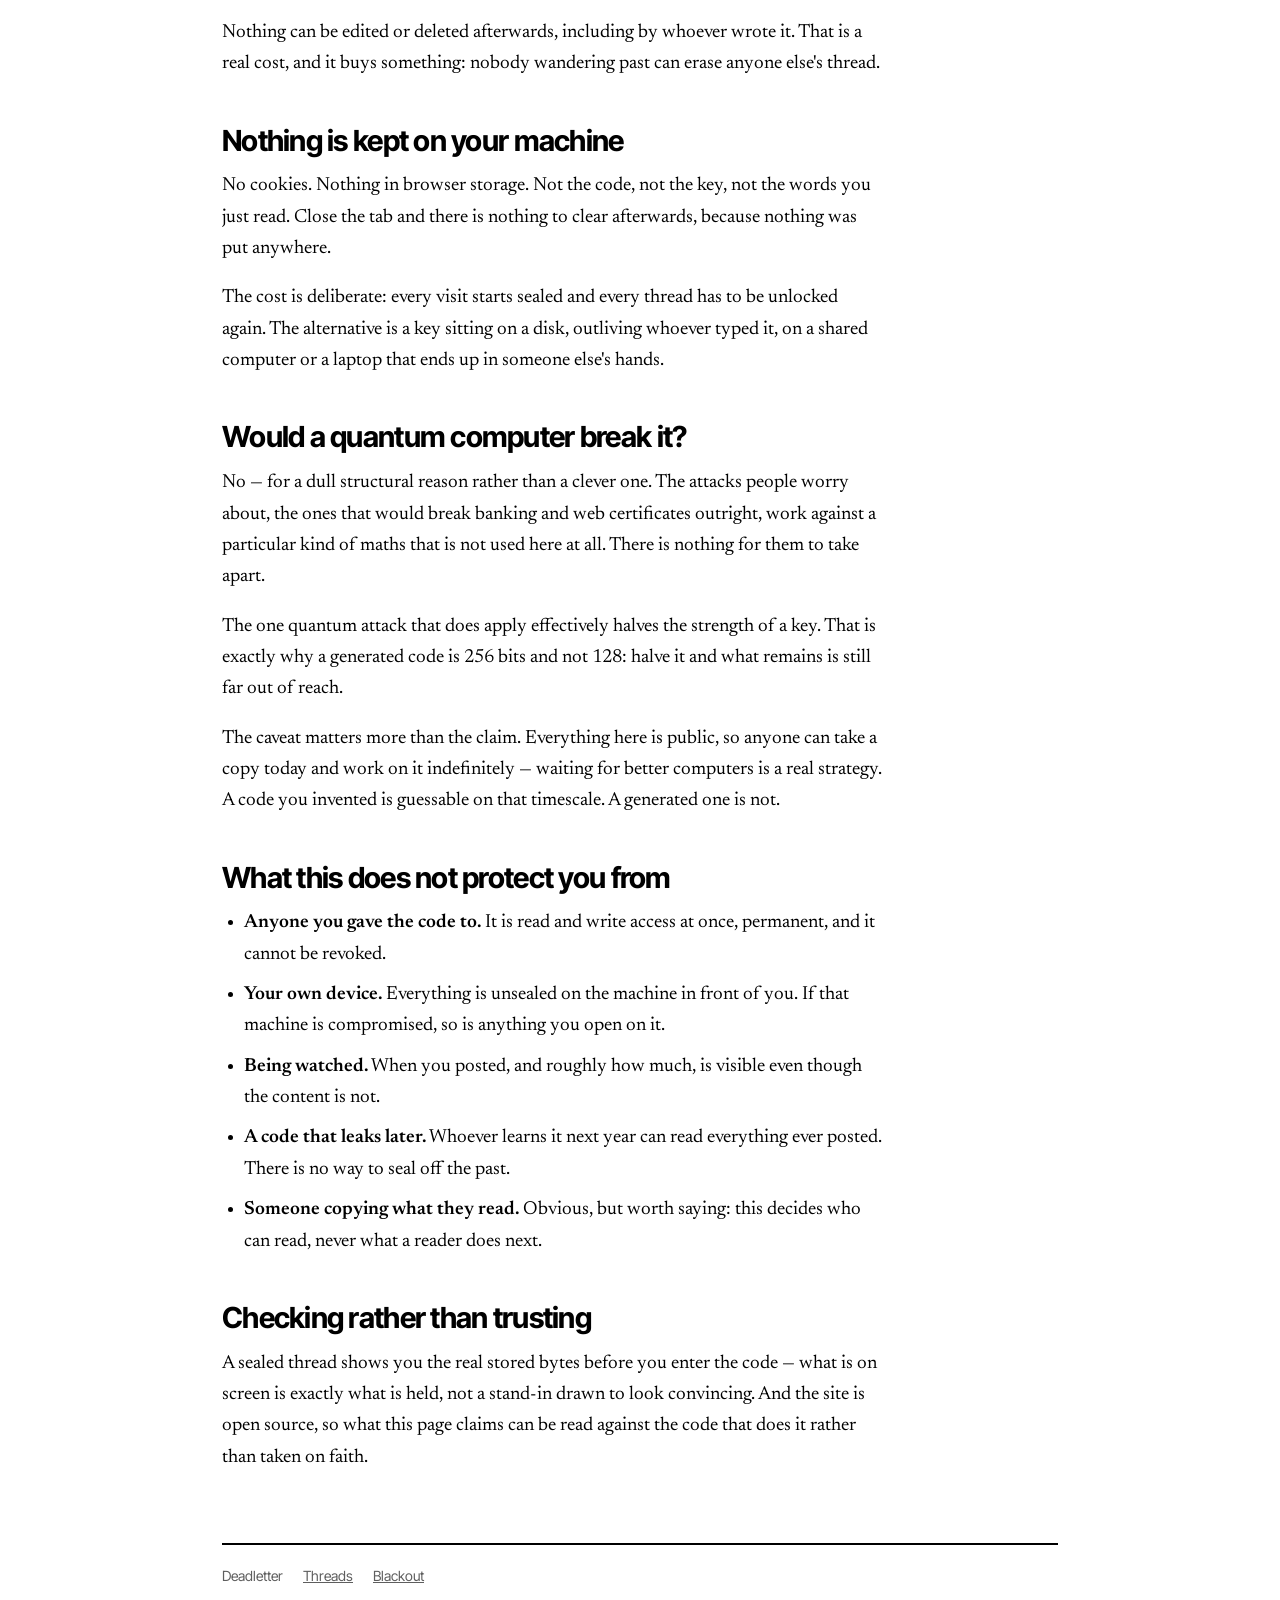
==== commit cea94261: "Say less on the public pages, and drop the setup page The setup page is gone. What it did — run the " ====
--- a/how-it-works.html
+++ b/how-it-works.html
@@ -1,77 +1,58 @@
-<!DOCTYPE html><html lang="en"><head><meta charset="utf-8"><meta name="viewport" content="width=device-width, initial-scale=1"><title>How it works — Deadletter</title><meta name="description" content="What Deadletter encrypts, what it leaves in the open, and what it does not protect you from. The full design of the per-thread code, the envelope, and the storage."><link rel="icon" href="favicon.svg" type="image/svg+xml"><link rel="preconnect" href="https://fonts.googleapis.com"><link rel="preconnect" href="https://fonts.gstatic.com" crossorigin><link href="https://fonts.googleapis.com/css2?family=Inter+Tight:wght@400;500;600;700&family=Newsreader:opsz,wght@6..72,400;6..72,500&display=swap" rel="stylesheet"><link rel="stylesheet" href="style.css"></head><body><div class="wrap">
+<!DOCTYPE html><html lang="en"><head><meta charset="utf-8"><meta name="viewport" content="width=device-width, initial-scale=1"><title>How it works — Deadletter</title><meta name="description" content="What Deadletter hides, what it leaves in the open, and what it cannot protect you from."><link rel="icon" href="favicon.svg" type="image/svg+xml"><link rel="preconnect" href="https://fonts.googleapis.com"><link rel="preconnect" href="https://fonts.gstatic.com" crossorigin><link href="https://fonts.googleapis.com/css2?family=Inter+Tight:wght@400;500;600;700&family=Newsreader:opsz,wght@6..72,400;6..72,500&display=swap" rel="stylesheet"><link rel="stylesheet" href="style.css"></head><body><div class="wrap">
 
-<header class="masthead"><a class="brand" href="index.html"><span class="bar" aria-hidden="true"></span><b>Deadletter</b><span>Encrypted in<br>your browser</span></a><nav><a href="index.html">Threads</a><a href="setup.html">Connect</a><a href="how-it-works.html" aria-current="page">How it works</a></nav></header>
+<header class="masthead"><a class="brand" href="index.html"><span class="bar" aria-hidden="true"></span><b>Deadletter</b><span>Encrypted in<br>your browser</span></a><nav><a href="index.html">Threads</a><a href="how-it-works.html" aria-current="page">How it works</a></nav></header>
 
 <h1>What is hidden, what is not, and what this cannot do.</h1>
-<p class="standfirst">A dead letter is mail nobody can deliver and nobody may open. That is the whole idea here: the board is public, the posts are not, and the site itself has no way in.</p>
+<p class="standfirst">A dead letter is mail nobody can deliver and nobody may open. That is the idea here: the board is public, the posts are not, and the site itself has no way in.</p>
 
 <article>
 
 <h2>The short version</h2>
-<p>Each thread has a code. In your browser the code becomes an AES-256 key, and every post is sealed with it before it is sent anywhere. The server stores sealed bytes and the times they arrived. It cannot read a post. Nor can this site — there is nothing to read without a code, and no code is ever transmitted, logged or stored.</p>
+<p>Every thread has a code. Your browser turns that code into a key and seals each post with it before the post goes anywhere. What gets stored is sealed. It cannot be read without the code, and the code is never sent, never logged and never kept.</p>
 
-<p class="pullquote">If you lose the code, the thread is gone. Not recoverable by us, because there is no “us” in the loop — only bytes nobody holds the key to.</p>
+<p class="pullquote">Lose the code and the thread is gone. Not recoverable by us — there is no “us” in the loop, only bytes nobody holds the key to.</p>
 
-<h2>What is encrypted</h2>
+<h2>What is hidden</h2>
 <ul>
-  <li>The body of every post.</li>
-  <li>Every attached file, sealed separately and stored apart from the post that refers to it.</li>
+  <li>Everything written inside a thread.</li>
+  <li>Every image and file attached to a post.</li>
 </ul>
 
 <h2>What is not</h2>
 <ul>
-  <li><strong>The thread title.</strong> The rail has to list something, and that something is public. Do not put the secret in the title.</li>
-  <li><strong>The shape of the conversation.</strong> How many posts a thread holds, roughly how long each is, and when each arrived. Anyone can watch a thread grow without reading a word of it.</li>
-  <li><strong>The fact that a thread exists at all.</strong> If that is itself the thing you need hidden, this is the wrong tool.</li>
+  <li><strong>The thread title.</strong> The list has to show something. Do not put the secret in the title.</li>
+  <li><strong>The shape of the conversation.</strong> How many posts a thread holds, roughly how long each is, and when each arrived. Someone can watch a thread grow busy without reading a word of it.</li>
+  <li><strong>That the thread exists at all.</strong> If that is the thing you need hidden, this is the wrong tool.</li>
 </ul>
 
-<h2>The envelope</h2>
-<p>Each post is sealed with <strong>AES-256-GCM</strong> under a fresh 96-bit initialisation vector. GCM is authenticated: a post that has been altered by so much as one bit fails its tag and refuses to open, rather than decrypting into something subtly wrong.</p>
-<p>The thread's identifier is bound in as additional authenticated data. That means a ciphertext lifted out of one thread and pasted into another will not open there — even if both threads happen to share a code. A post belongs to the conversation it was written in.</p>
-<p>The time shown against a post comes from inside the sealed body, written by whoever posted it. The database records its own timestamp too, but that one belongs to the server and a dishonest server could put anything there. The authenticated one cannot be altered without breaking the tag.</p>
-<p>What the binding does <em>not</em> do is fix the order of a thread. A server that wished to could withhold posts, show them in a different sequence, or repeat one. Each post proves it was written under the thread's key and has not been edited; nothing proves that what you are shown is all of it.</p>
+<h2>The code is the whole of it</h2>
+<p>Press <b>Generate</b> and you get a 256-bit key — genuinely random, and strong enough that guessing it is not a plan anyone can carry out. That is the one to use.</p>
+<p>You may type your own instead, and each guess against it is made deliberately slow. That helps, but it cannot save a code someone could think of. Everything stored here can be copied by anyone as sealed bytes, so a person can take that copy away and guess at it privately, for years, and nobody would ever know they were trying. A memorable phrase does not survive that. A generated key does.</p>
 
-<h2>The code, and why the generated one matters</h2>
-<p>A generated code carries 256 random bits from the operating system's generator and is used as the key directly, because there is nothing left to strengthen. A code you invent yourself is stretched with <strong>PBKDF2-HMAC-SHA-256 at 600,000 iterations</strong> against a random per-thread salt.</p>
-<p>That stretching makes each guess expensive. It does not make a guessable code safe. Everything stored here is public, so an attacker can take a copy of the ciphertext away and grind against it privately, for as long as they like, with as much hardware as they care to buy — and nobody would ever know they were trying. A memorable phrase does not survive that. The generated key does.</p>
+<h2>Everyone with the code is equal</h2>
+<p>There are no accounts and no owners. Anyone holding the code can read the thread <em>and</em> post to it. A code cannot be taken back once given, and it cannot be changed — the only way to shut someone out is to start a new thread with a new code and not give them that one.</p>
+<p>Nothing can be edited or deleted afterwards, including by whoever wrote it. That is a real cost, and it buys something: nobody wandering past can erase anyone else's thread.</p>
 
-<h2>Telling a wrong code from a broken thread</h2>
-<p>Each thread carries a small verifier: a fixed, publicly known string sealed with the thread key when the thread was made. Entering a code opens the verifier first, so the site can say plainly that a code is wrong instead of showing a wall of nonsense and leaving you to guess why.</p>
-<p>The verifier gives an attacker nothing they did not already have. Every post is a known-format ciphertext under the same key, so there was always something to test a guess against. Its only job is honesty about failure.</p>
+<h2>Nothing is kept on your machine</h2>
+<p>No cookies. Nothing in browser storage. Not the code, not the key, not the words you just read. Close the tab and there is nothing to clear afterwards, because nothing was put anywhere.</p>
+<p>The cost is deliberate: every visit starts sealed and every thread has to be unlocked again. The alternative is a key sitting on a disk, outliving whoever typed it, on a shared computer or a laptop that ends up in someone else's hands.</p>
 
-<h2>Whether a quantum computer breaks this</h2>
-<p>The honest answer is that the design is already resistant, and the reason is structural rather than clever: <strong>there is no public-key cryptography anywhere in it</strong>. Shor's algorithm — the one that breaks things outright — dismantles RSA, Diffie-Hellman and elliptic curves. Deadletter uses none of them. No key exchange, no signatures, no certificates of its own. A thread key is either 256 random bits or a passphrase stretched into 256 bits, and it is shared the way a password has always been shared: by you, out of band, to whoever you decide.</p>
-<p>What a quantum attacker does get is Grover's algorithm, which searches a keyspace in roughly the square root of the time. Against AES-256 that turns a 256-bit search into a 128-bit one, and against SHA-256 the same. A 128-bit search is not a weakness; it is the level most of the internet considers strong today, and Grover parallelises so poorly that the practical margin is wider still. The generated code is 256 bits precisely so that halving the exponent still leaves it out of reach.</p>
-<p>Two caveats, because the claim is only worth anything with them attached:</p>
-<ul>
-  <li><strong>A passphrase you invented is the weak link, quantum or not.</strong> Grover does not need to search 2<sup>128</sup> keys if the code was a phrase someone can guess in a few billion tries. Stretching raises the price per guess; it does not change the size of the field. This is the argument for the generated key and it has nothing to do with quantum computing.</li>
-  <li><strong>Harvest now, decrypt later is real, and it is why this matters at all.</strong> Everything here is public, so anyone can take a copy of the ciphertext today and wait. That is the exact threat post-quantum work exists to answer, and a 256-bit symmetric key is the answer: the copy taken today is no more readable in thirty years than it is now.</li>
-</ul>
-<p>The connection to the server is ordinary TLS, whose key exchange is not yet post-quantum on most browsers. That protects the metadata in transit — which rows you fetched, and when. It has nothing to do with the contents, which were sealed before the connection was opened and stay sealed after it closes.</p>
-
-<h2>Nothing is written to your machine</h2>
-<p>No localStorage. No sessionStorage. No cookies. No IndexedDB. No cache and no service worker. Not the code, not the key, not the decrypted text, not a thread you were reading. Closing the tab is all it takes; there is nothing to clear afterwards because nothing was put anywhere.</p>
-<p>This costs something and the cost is deliberate. Every visit starts sealed, every thread has to be unlocked again, and nothing is remembered between sessions. The alternative is a key or a cached message sitting on a disk that outlives the person who typed it — on a shared machine, a borrowed laptop, or a device that ends up in someone else's hands.</p>
-<p>It is checked rather than asserted. Every browser storage API is instrumented before the page's own scripts run, the board is then used properly — threads made, posts written, an image attached, a thread unlocked — and every store is inspected afterwards along with the browser profile itself. A single write would fail that test.</p>
-
-<h2>Where the bytes live</h2>
-<p>Rows sit in a Postgres database and attachments in an object store. The keys used to reach them are public and deliberately so — they identify the project, and what they are permitted to do is fixed by policies on the database itself: anyone may read, anyone may append, <strong>nobody may edit or delete anything</strong>, including whoever wrote it.</p>
-<p>That last part is a real trade. It means a post cannot be taken back, and a thread cannot be tidied up. It also means no passer-by can erase someone else's work, which on a public board with no accounts is the more important of the two.</p>
+<h2>Would a quantum computer break it?</h2>
+<p>No — for a dull structural reason rather than a clever one. The attacks people worry about, the ones that would break banking and web certificates outright, work against a particular kind of maths that is not used here at all. There is nothing for them to take apart.</p>
+<p>The one quantum attack that does apply effectively halves the strength of a key. That is exactly why a generated code is 256 bits and not 128: halve it and what remains is still far out of reach.</p>
+<p>The caveat matters more than the claim. Everything here is public, so anyone can take a copy today and work on it indefinitely — waiting for better computers is a real strategy. A code you invented is guessable on that timescale. A generated one is not.</p>
 
 <h2>What this does not protect you from</h2>
 <ul>
-  <li><strong>Anyone who has the code.</strong> There are no accounts and no owners. The code is read access and write access at once, it cannot be revoked, and it cannot be changed without starting a new thread. Give it out accordingly.</li>
-  <li><strong>Your own device.</strong> Decryption happens on the machine in front of you. If that machine is compromised, so is everything you open on it.</li>
-  <li><strong>Traffic analysis.</strong> Timings and sizes are visible to the server and to anyone watching the network.</li>
-  <li><strong>A code that leaks later.</strong> There is no forward secrecy. Someone who learns the code next year can read everything ever posted, because the whole history is sealed under that one key.</li>
-  <li><strong>Someone with the code copying the contents out.</strong> Obvious, and worth saying: encryption governs who can read, never what a reader does next.</li>
+  <li><strong>Anyone you gave the code to.</strong> It is read and write access at once, permanent, and it cannot be revoked.</li>
+  <li><strong>Your own device.</strong> Everything is unsealed on the machine in front of you. If that machine is compromised, so is anything you open on it.</li>
+  <li><strong>Being watched.</strong> When you posted, and roughly how much, is visible even though the content is not.</li>
+  <li><strong>A code that leaks later.</strong> Whoever learns it next year can read everything ever posted. There is no way to seal off the past.</li>
+  <li><strong>Someone copying what they read.</strong> Obvious, but worth saying: this decides who can read, never what a reader does next.</li>
 </ul>
 
-<h2>Why the key is forgotten when you close the tab</h2>
-<p>Unlocking a thread keeps its key in a variable for that tab and puts it nowhere else. Reload and the thread is sealed again. That follows from the section above: if nothing is written to the machine, a key cannot be either.</p>
-
-<h2>Reading the code yourself</h2>
-<p>The whole thing is a handful of plain files with no build step, so what is served is what was written. <code>crypto.js</code> is the envelope, <code>store.js</code> is the only thing that talks to a network, and <code>supabase/schema.sql</code> is every permission the database grants. If a claim on this page is not borne out by those three files, the claim is wrong and I would like to know.</p>
+<h2>Checking rather than trusting</h2>
+<p>A sealed thread shows you the real stored bytes before you enter the code — what is on screen is exactly what is held, not a stand-in drawn to look convincing. And the site is open source, so what this page claims can be read against the code that does it rather than taken on faith.</p>
 
 </article>
 
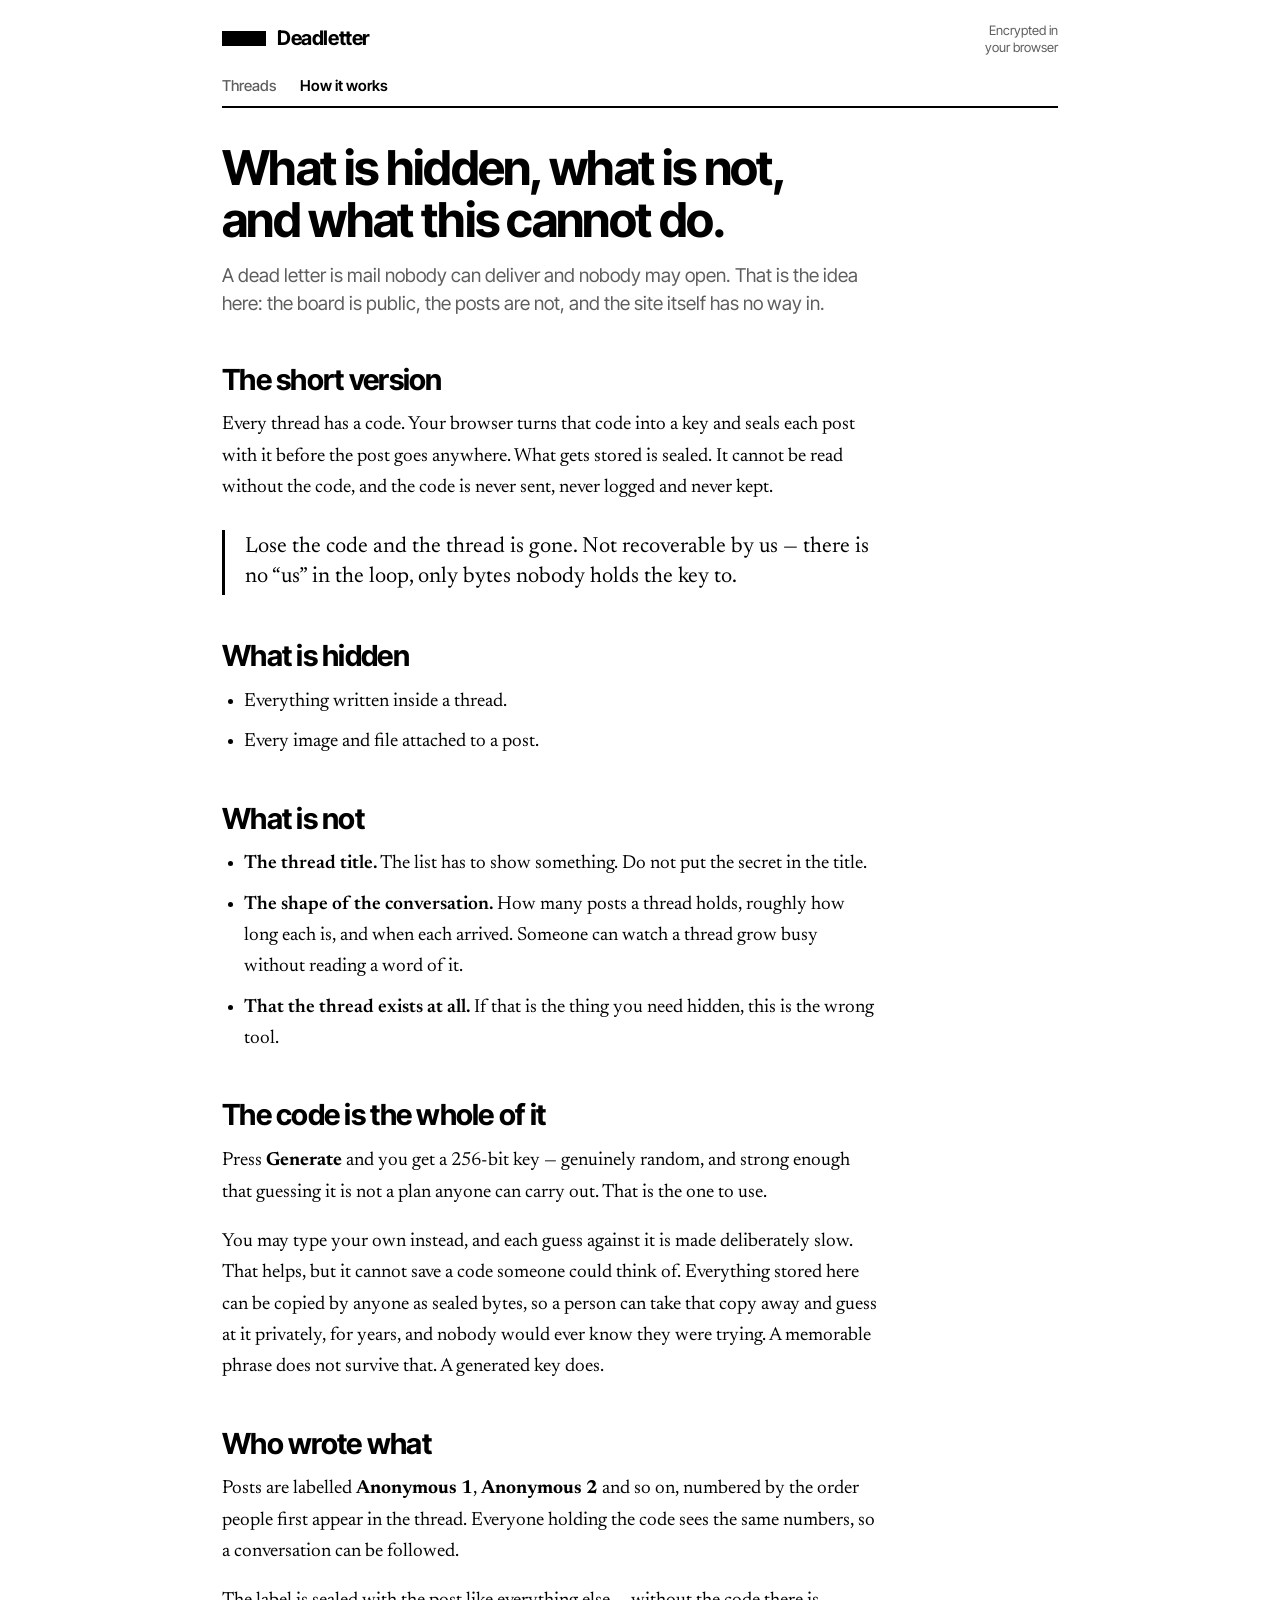
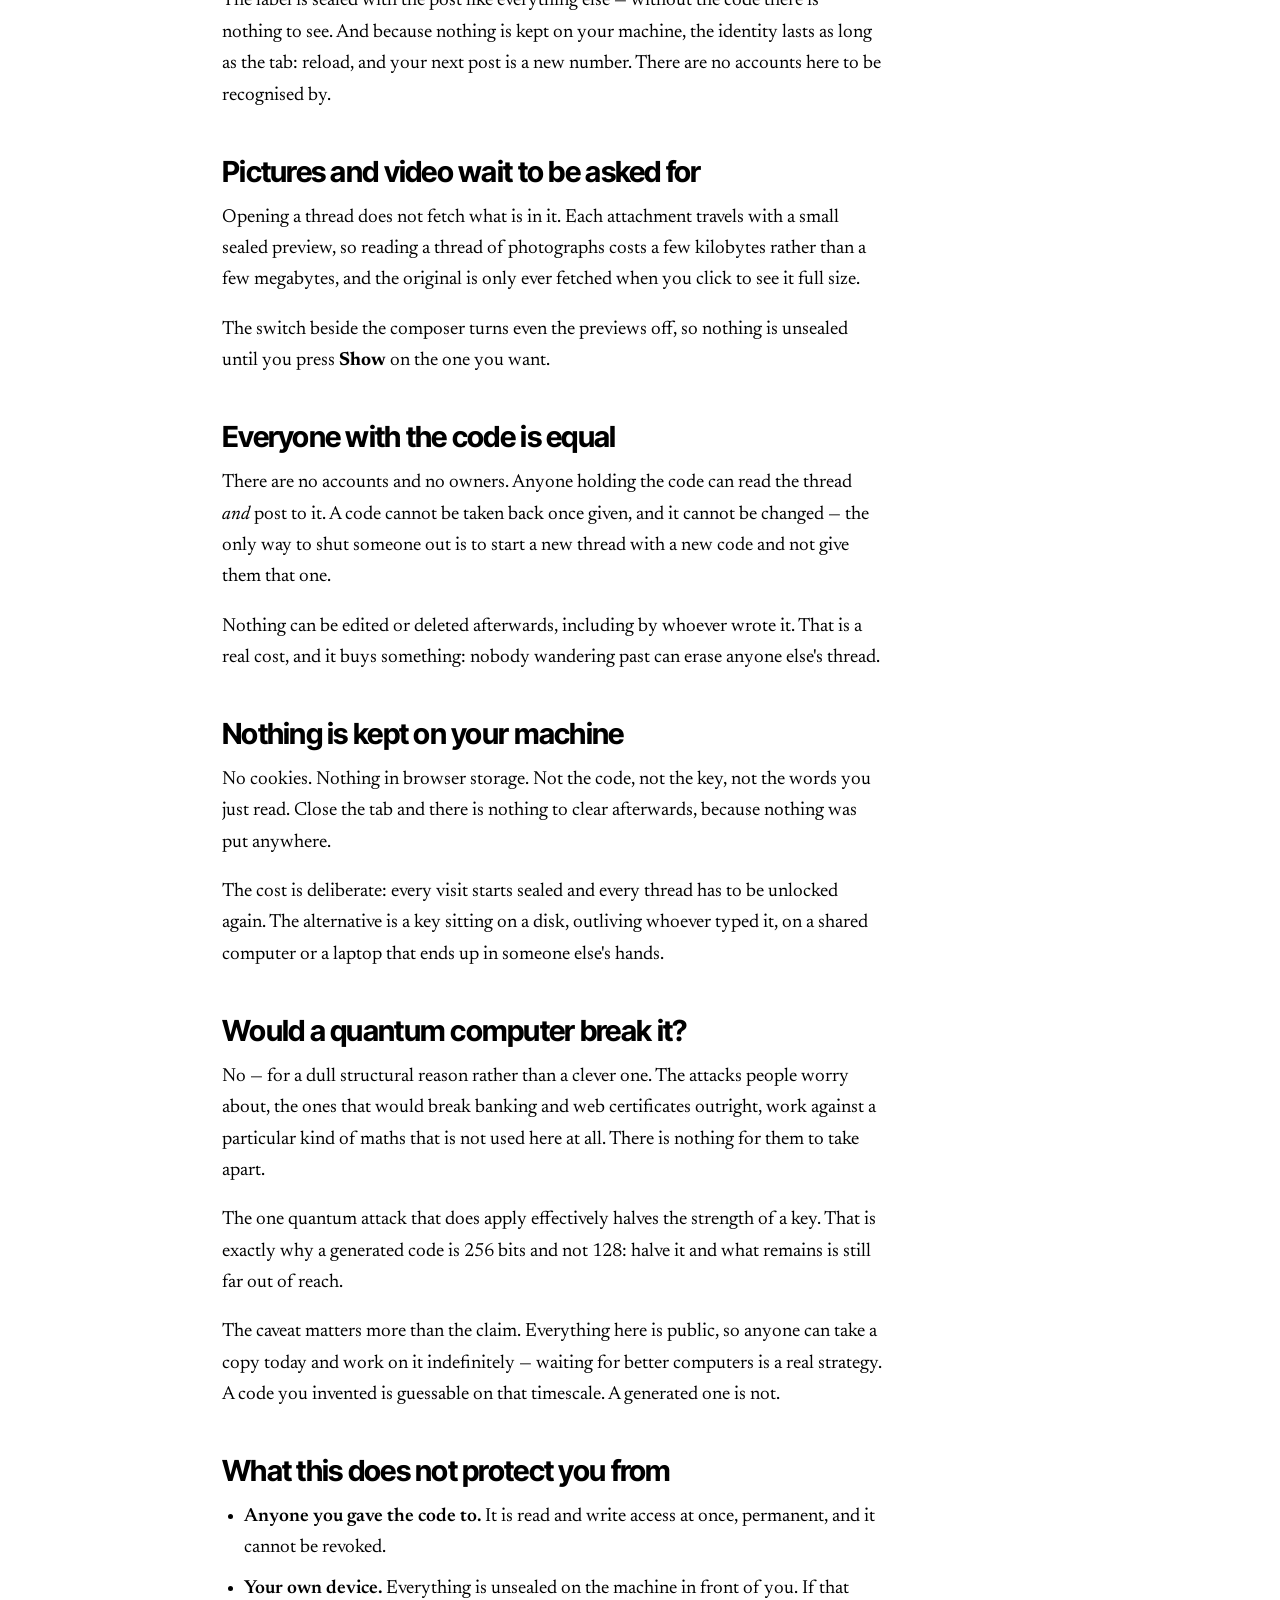
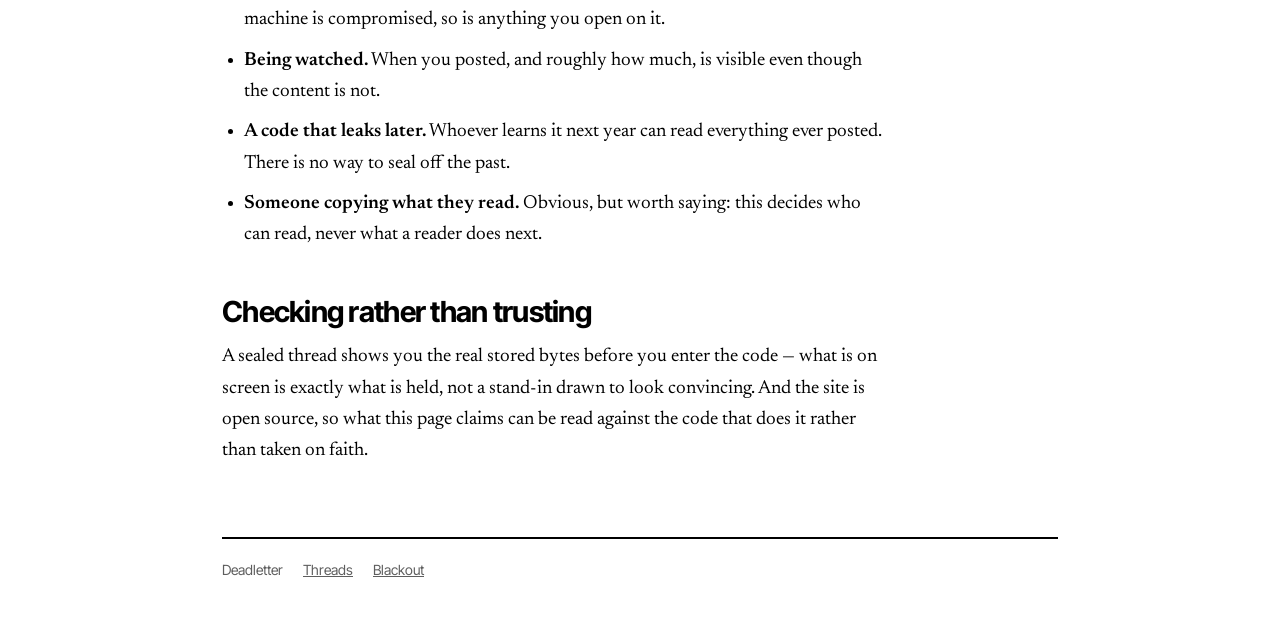
==== commit 3021a68d: "Name the posters, and stop fetching what nobody asked to see Three things: who wrote a post, media t" ====
--- a/how-it-works.html
+++ b/how-it-works.html
@@ -29,6 +29,14 @@
 <p>Press <b>Generate</b> and you get a 256-bit key — genuinely random, and strong enough that guessing it is not a plan anyone can carry out. That is the one to use.</p>
 <p>You may type your own instead, and each guess against it is made deliberately slow. That helps, but it cannot save a code someone could think of. Everything stored here can be copied by anyone as sealed bytes, so a person can take that copy away and guess at it privately, for years, and nobody would ever know they were trying. A memorable phrase does not survive that. A generated key does.</p>
 
+<h2>Who wrote what</h2>
+<p>Posts are labelled <b>Anonymous 1</b>, <b>Anonymous 2</b> and so on, numbered by the order people first appear in the thread. Everyone holding the code sees the same numbers, so a conversation can be followed.</p>
+<p>The label is sealed with the post like everything else — without the code there is nothing to see. And because nothing is kept on your machine, the identity lasts as long as the tab: reload, and your next post is a new number. There are no accounts here to be recognised by.</p>
+
+<h2>Pictures and video wait to be asked for</h2>
+<p>Opening a thread does not fetch what is in it. Each attachment travels with a small sealed preview, so reading a thread of photographs costs a few kilobytes rather than a few megabytes, and the original is only ever fetched when you click to see it full size.</p>
+<p>The switch beside the composer turns even the previews off, so nothing is unsealed until you press <b>Show</b> on the one you want.</p>
+
 <h2>Everyone with the code is equal</h2>
 <p>There are no accounts and no owners. Anyone holding the code can read the thread <em>and</em> post to it. A code cannot be taken back once given, and it cannot be changed — the only way to shut someone out is to start a new thread with a new code and not give them that one.</p>
 <p>Nothing can be edited or deleted afterwards, including by whoever wrote it. That is a real cost, and it buys something: nobody wandering past can erase anyone else's thread.</p>
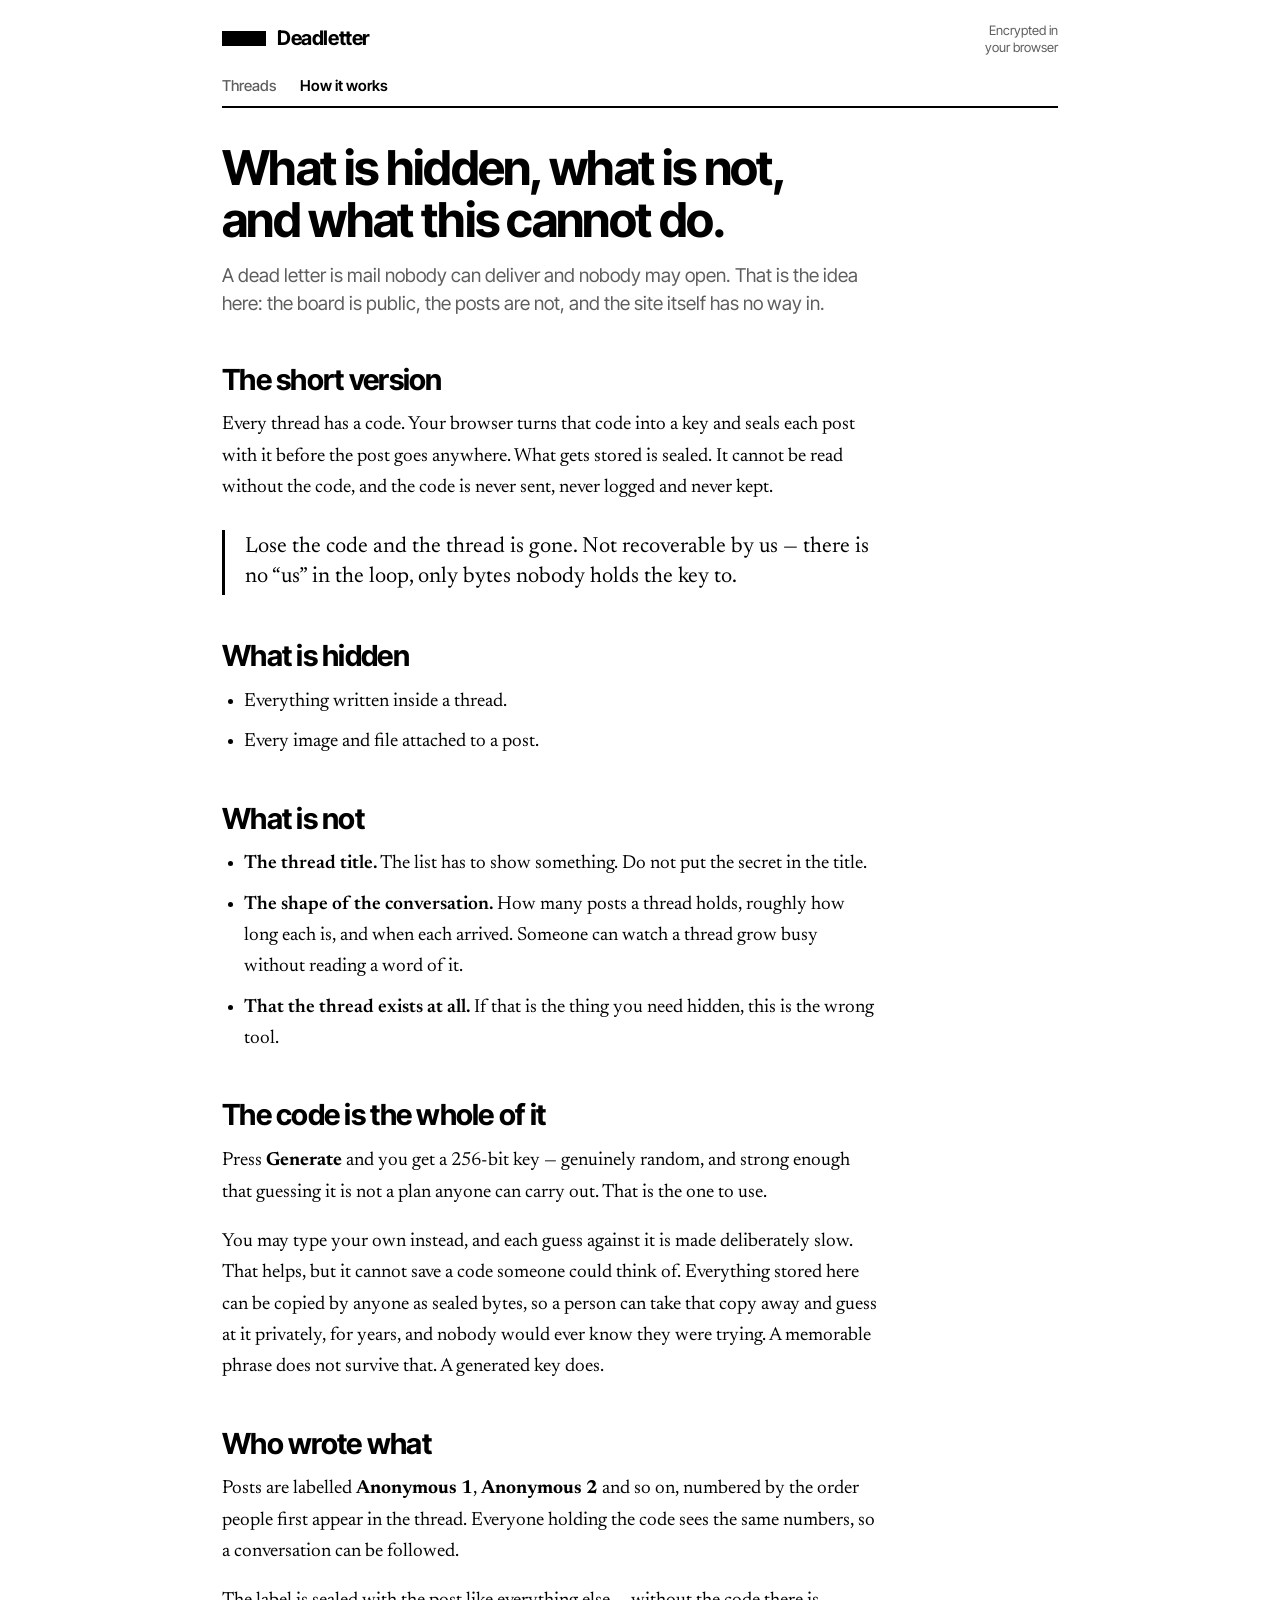
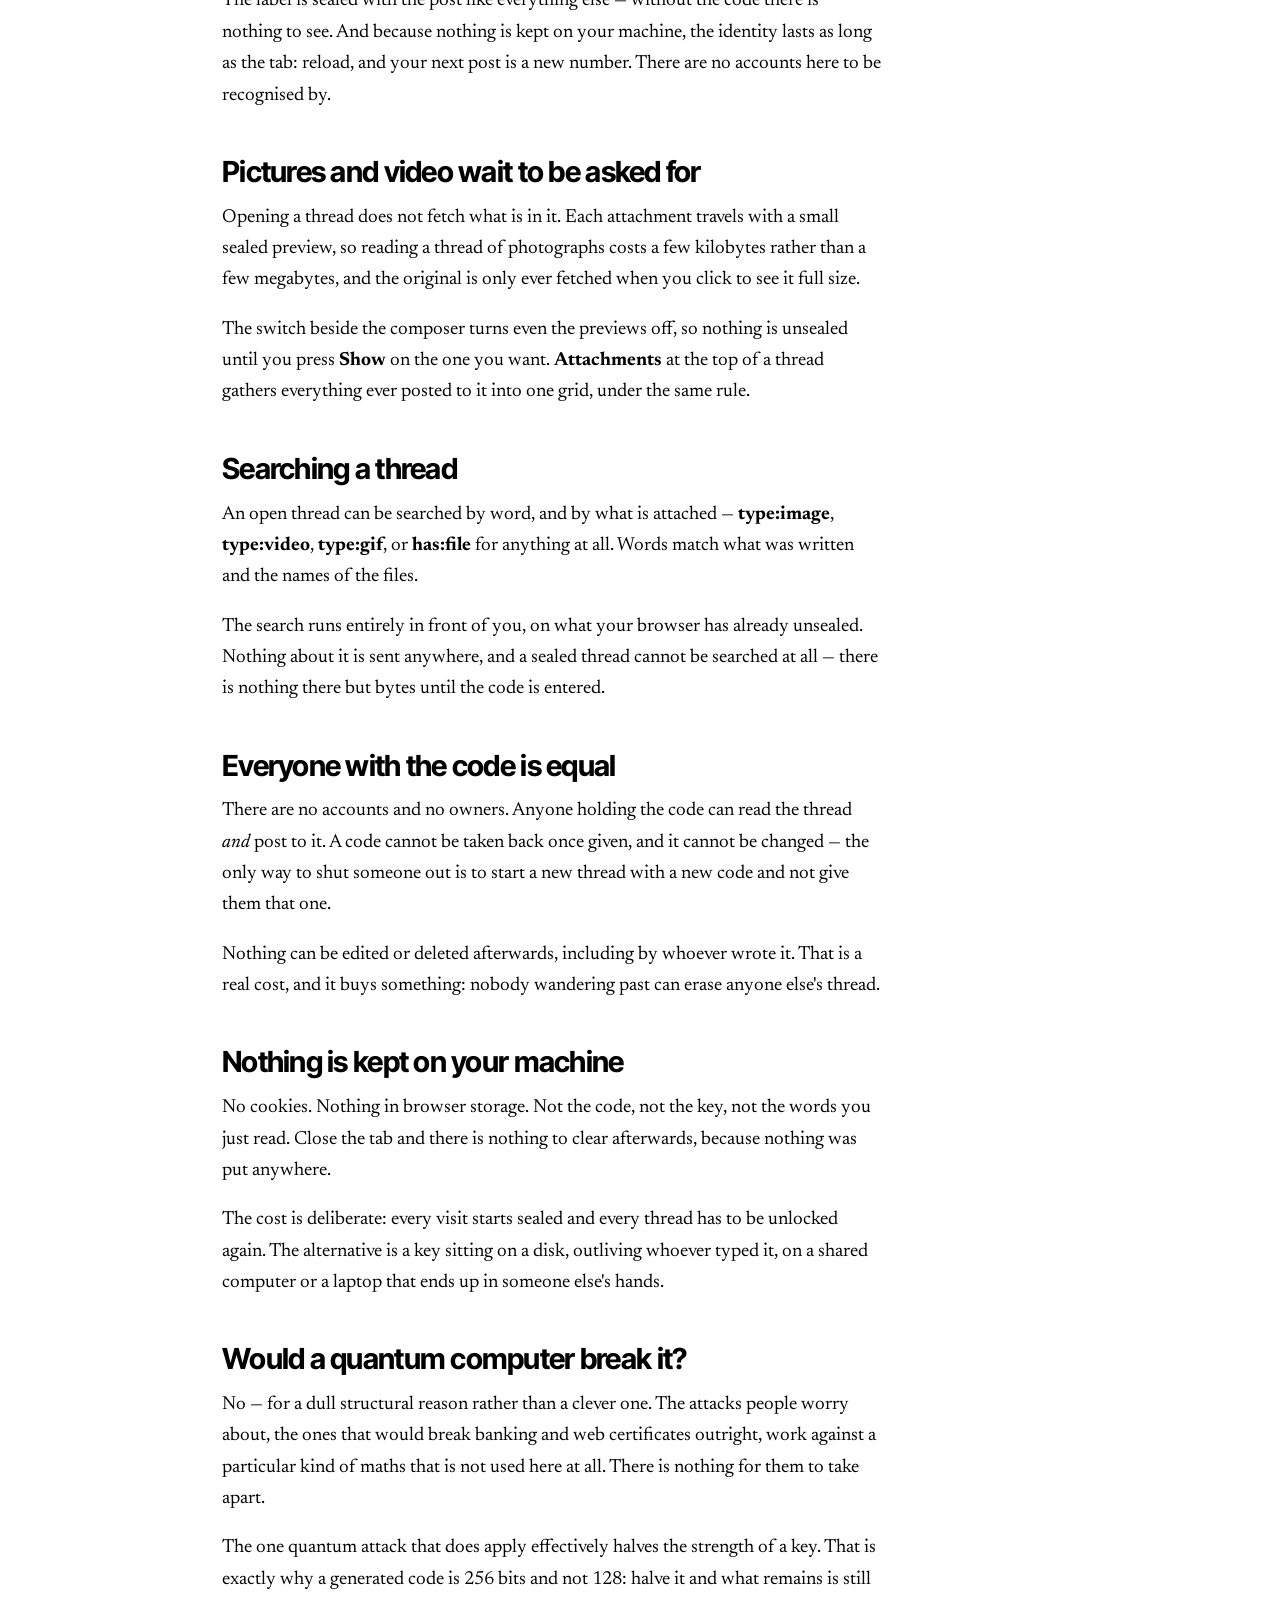
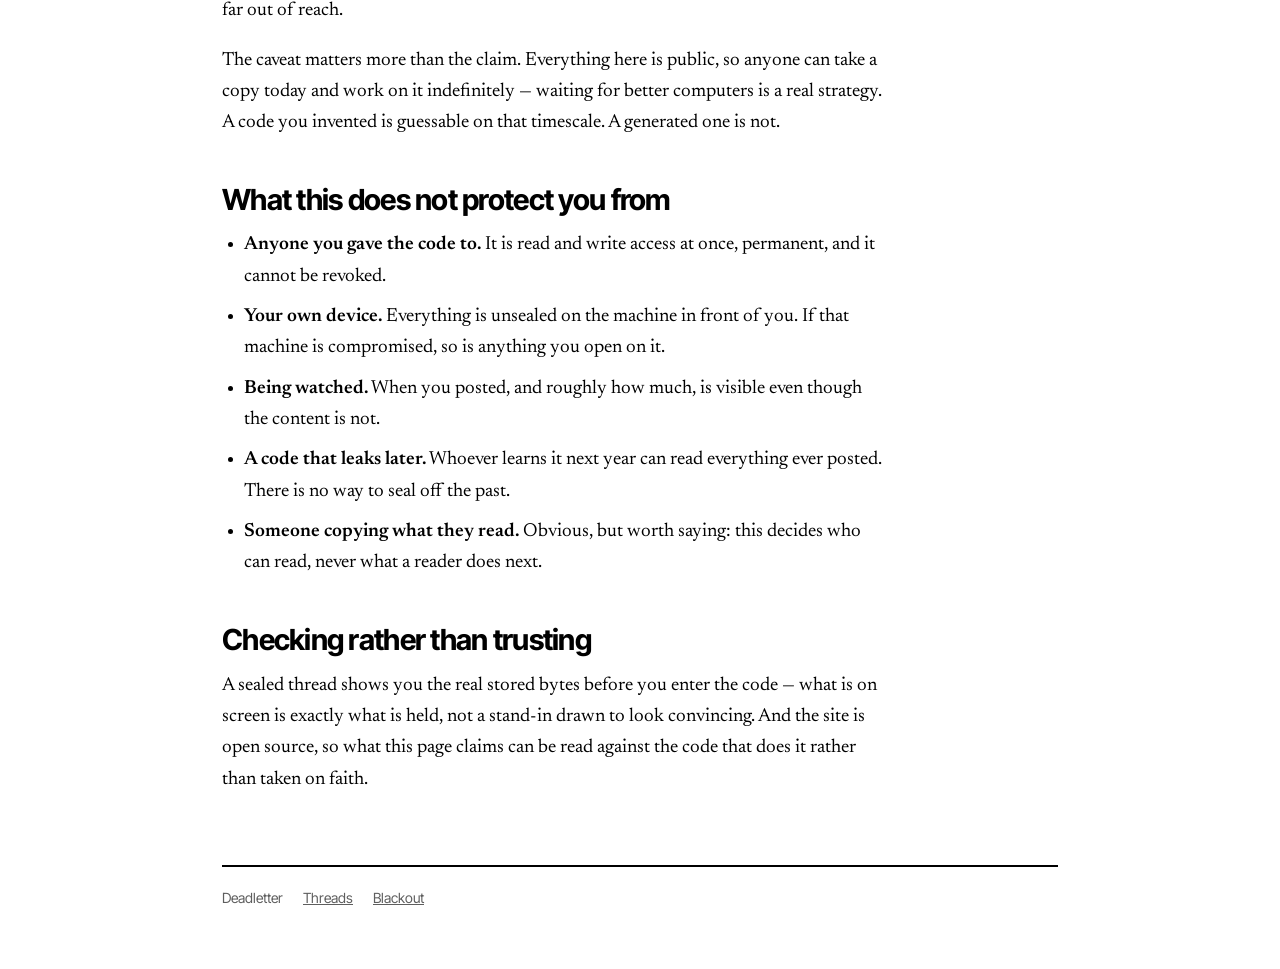
==== commit ef38ce19: "Let the reader keep their place, and give them a way through a thread A thread now scrolls on its ow" ====
--- a/how-it-works.html
+++ b/how-it-works.html
@@ -35,7 +35,11 @@
 
 <h2>Pictures and video wait to be asked for</h2>
 <p>Opening a thread does not fetch what is in it. Each attachment travels with a small sealed preview, so reading a thread of photographs costs a few kilobytes rather than a few megabytes, and the original is only ever fetched when you click to see it full size.</p>
-<p>The switch beside the composer turns even the previews off, so nothing is unsealed until you press <b>Show</b> on the one you want.</p>
+<p>The switch beside the composer turns even the previews off, so nothing is unsealed until you press <b>Show</b> on the one you want. <b>Attachments</b> at the top of a thread gathers everything ever posted to it into one grid, under the same rule.</p>
+
+<h2>Searching a thread</h2>
+<p>An open thread can be searched by word, and by what is attached — <b>type:image</b>, <b>type:video</b>, <b>type:gif</b>, or <b>has:file</b> for anything at all. Words match what was written and the names of the files.</p>
+<p>The search runs entirely in front of you, on what your browser has already unsealed. Nothing about it is sent anywhere, and a sealed thread cannot be searched at all — there is nothing there but bytes until the code is entered.</p>
 
 <h2>Everyone with the code is equal</h2>
 <p>There are no accounts and no owners. Anyone holding the code can read the thread <em>and</em> post to it. A code cannot be taken back once given, and it cannot be changed — the only way to shut someone out is to start a new thread with a new code and not give them that one.</p>
